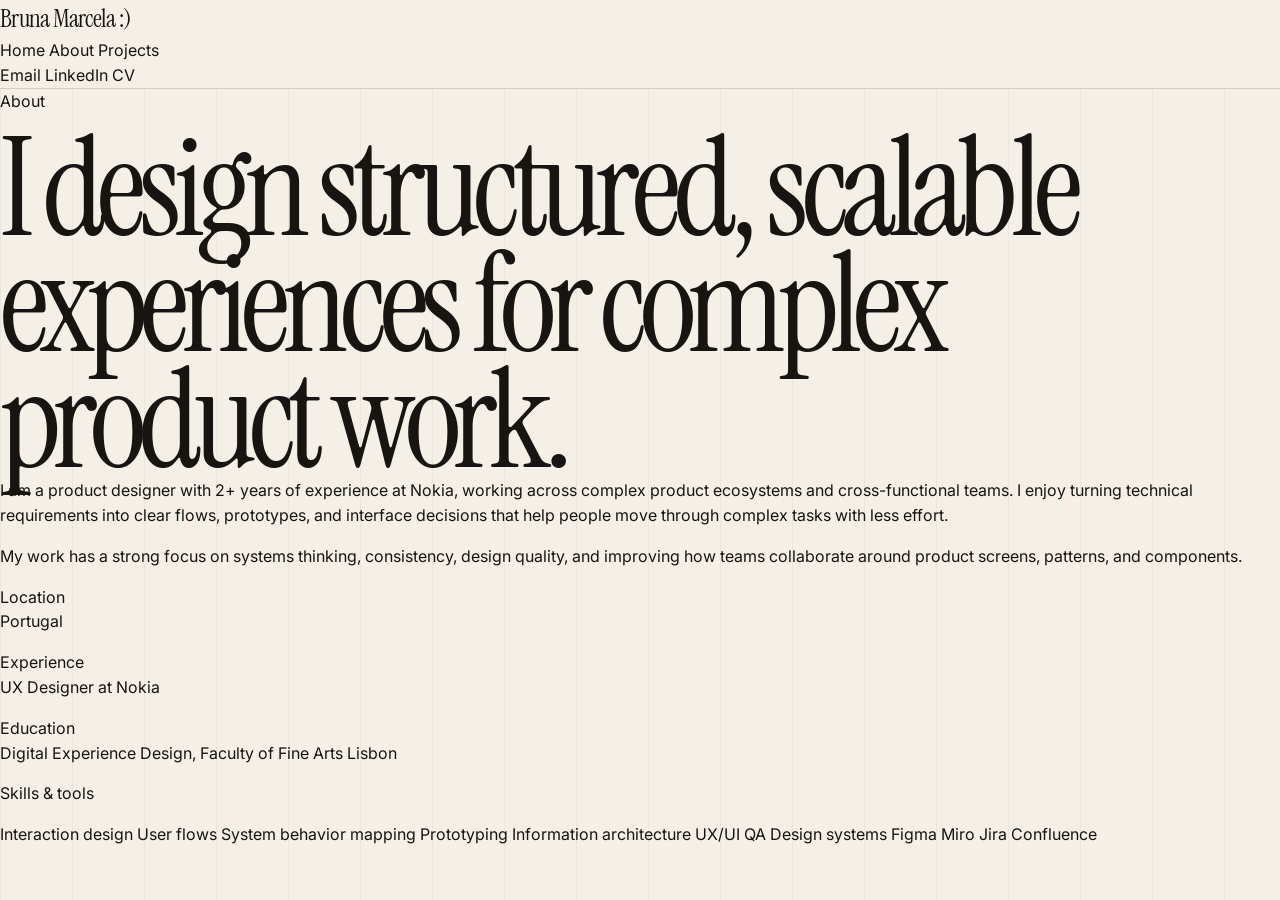
==== about.html @ 70c62145 "Create about.html" ====
<!doctype html>
<html lang="en">
  <head>
    <meta charset="utf-8">
    <meta name="viewport" content="width=device-width, initial-scale=1">
    <title>About | Bruna Marcela</title>
    <link rel="preconnect" href="https://fonts.googleapis.com">
    <link rel="preconnect" href="https://fonts.gstatic.com" crossorigin>
    <link
      href="https://fonts.googleapis.com/css2?family=Instrument+Serif:ital@0;1&family=Inter:wght@400;500;600;700&display=swap"
      rel="stylesheet"
    >
    <link rel="stylesheet" href="styles.css">
  </head>
  <body>
    <header class="site-header">
      <a class="brand" href="index.html">Bruna Marcela :)</a>
      <nav class="main-nav" aria-label="Main navigation">
        <a href="index.html">Home</a>
        <a href="about.html" aria-current="page">About</a>
        <a href="projects.html">Projects</a>
      </nav>
      <div class="contact-nav" aria-label="Contact links">
        <a href="mailto:brunacruz97@gmail.com?subject=Hello!">Email</a>
        <a href="https://www.linkedin.com/in/brunamcruz/" target="_blank" rel="noreferrer">LinkedIn</a>
        <a href="/Bruna-Marcela-CV.pdf">CV</a>
      </div>
    </header>

    <main class="page">
      <section class="page-hero">
        <p class="eyebrow">About</p>
        <h1>I design structured, scalable experiences for complex product work.</h1>
      </section>

      <section class="content-grid">
        <div class="large-copy">
          <p>
            I am a product designer with 2+ years of experience at Nokia,
            working across complex product ecosystems and cross-functional
            teams. I enjoy turning technical requirements into clear flows,
            prototypes, and interface decisions that help people move through
            complex tasks with less effort.
          </p>
          <p>
            My work has a strong focus on systems thinking, consistency, design
            quality, and improving how teams collaborate around product screens,
            patterns, and components.
          </p>
        </div>

        <aside class="fact-list">
          <div>
            <span>Location</span>
            <p>Portugal</p>
          </div>
          <div>
            <span>Experience</span>
            <p>UX Designer at Nokia</p>
          </div>
          <div>
            <span>Education</span>
            <p>Digital Experience Design, Faculty of Fine Arts Lisbon</p>
          </div>
        </aside>
      </section>

      <section class="stacked-section">
        <p class="eyebrow">Skills & tools</p>
        <div class="tag-list">
          <span>Interaction design</span>
          <span>User flows</span>
          <span>System behavior mapping</span>
          <span>Prototyping</span>
          <span>Information architecture</span>
          <span>UX/UI QA</span>
          <span>Design systems</span>
          <span>Figma</span>
          <span>Miro</span>
          <span>Jira</span>
          <span>Confluence</span>
        </div>
      </section>
    </main>
  </body>
</html>
---- styles.css ----
:root {
  --background: #f4efe7;
  --paper: #fffaf1;
  --ink: #181411;
  --muted: #71675d;
  --line: rgba(24, 20, 17, 0.16);
  --accent: #7d3d2d;
  --accent-soft: #ead6c8;
  --deep: #2a211d;
}

* {
  box-sizing: border-box;
}

html {
  scroll-behavior: smooth;
}

body {
  margin: 0;
  background:
    linear-gradient(90deg, rgba(24, 20, 17, 0.045) 1px, transparent 1px),
    var(--background);
  background-size: 72px 72px;
  color: var(--ink);
  font-family: "Inter", system-ui, -apple-system, BlinkMacSystemFont, "Segoe UI", sans-serif;
  line-height: 1.55;
}

a {
  color: inherit;
  text-decoration: none;
}

.site-header {
  position: sticky;
  top: 0;
  z-index: 10;
  border-bottom: 1px solid var(--line);
  background: rgba(244, 239, 231, 0.86);
  backdrop-filter: blur(18px);
}

.nav,
.hero,
.signal-strip,
.section,
.contact-section,
.site-footer {
  width: min(1180px, calc(100% - 40px));
  margin: 0 auto;
}

.nav {
  min-height: 72px;
  display: flex;
  align-items: center;
  justify-content: space-between;
  gap: 24px;
}

.brand {
  font-family: "Instrument Serif", Georgia, serif;
  font-size: 1.55rem;
  letter-spacing: -0.03em;
}

.nav-links {
  display: flex;
  gap: 28px;
  color: var(--muted);
  font-size: 0.92rem;
  font-weight: 700;
}

.nav-links a:hover,
.text-link:hover,
.contact-links a:hover {
  color: var(--accent);
}

.hero {
  min-height: calc(100vh - 72px);
  padding: clamp(74px, 10vw, 132px) 0 72px;
  display: grid;
  align-content: center;
  gap: 34px;
}

.hero-label {
  display: flex;
  flex-wrap: wrap;
  gap: 10px;
}

.hero-label span,
.kicker,
.signal-strip span,
.practice-grid span,
.role-meta {
  color: var(--accent);
  font-size: 0.75rem;
  font-weight: 800;
  letter-spacing: 0.16em;
  text-transform: uppercase;
}

.hero-label span {
  padding: 8px 12px;
  border: 1px solid var(--line);
  border-radius: 999px;
  background: rgba(255, 250, 241, 0.58);
}

h1,
h2,
h3,
p {
  margin-top: 0;
}

h1,
h2 {
  font-family: "Instrument Serif", Georgia, serif;
  font-weight: 400;
  letter-spacing: -0.055em;
}

h1 {
  max-width: 1080px;
  margin-bottom: 0;
  font-size: clamp(4.3rem, 10.8vw, 11rem);
  line-height: 0.84;
}

h2 {
  max-width: 840px;
  margin-bottom: 0;
  font-size: clamp(2.8rem, 6.2vw, 6.2rem);
  line-height: 0.9;
}

h3 {
  margin-bottom: 14px;
  font-size: clamp(1.45rem, 2vw, 2rem);
  line-height: 1.05;
  letter-spacing: -0.04em;
}

.hero-lower {
  max-width: 790px;
  margin-left: auto;
  display: grid;
  grid-template-columns: minmax(0, 1fr) auto;
  align-items: end;
  gap: 32px;
}

.hero-lower p,
.signal-strip p,
.experience-card li,
.practice-grid p,
.background-grid p,
.contact-section p,
.site-footer {
  color: var(--muted);
}

.hero-lower p {
  margin-bottom: 0;
  font-size: clamp(1.08rem, 1.8vw, 1.35rem);
}

.text-link {
  padding-bottom: 3px;
  border-bottom: 1px solid currentColor;
  font-weight: 800;
  white-space: nowrap;
}

.signal-strip {
  border: 1px solid var(--line);
  display: grid;
  grid-template-columns: repeat(3, minmax(0, 1fr));
  background: rgba(255, 250, 241, 0.48);
}

.signal-strip div {
  min-height: 178px;
  padding: 30px;
  border-right: 1px solid var(--line);
}

.signal-strip div:last-child {
  border-right: 0;
}

.signal-strip strong {
  display: block;
  margin: 18px 0 10px;
  font-size: 1.2rem;
  letter-spacing: -0.03em;
}

.signal-strip p {
  max-width: 320px;
  margin-bottom: 0;
}

.section {
  padding: clamp(90px, 12vw, 154px) 0;
}

.section-heading {
  margin-bottom: 58px;
  display: grid;
  grid-template-columns: 220px minmax(0, 1fr);
  gap: 48px;
  align-items: start;
}

.kicker,
.role-meta {
  margin-bottom: 0;
}

.experience-card {
  border: 1px solid var(--line);
  border-radius: 34px;
  padding: clamp(28px, 5vw, 56px);
  display: grid;
  grid-template-columns: minmax(220px, 0.65fr) minmax(0, 1.35fr);
  gap: 48px;
  background: var(--deep);
  color: var(--paper);
}

.experience-card .role-meta {
  color: var(--accent-soft);
  margin-bottom: 16px;
}

.experience-card h3 {
  max-width: 340px;
  margin-bottom: 0;
  font-size: clamp(2rem, 4vw, 4rem);
  font-family: "Instrument Serif", Georgia, serif;
  font-weight: 400;
}

.experience-card ul {
  margin: 0;
  padding-left: 20px;
}

.experience-card li {
  padding-left: 8px;
  margin-bottom: 16px;
  color: rgba(255, 250, 241, 0.74);
}

.experience-card li:last-child {
  margin-bottom: 0;
}

.practice-section {
  border-top: 1px solid var(--line);
}

.practice-grid,
.background-grid {
  display: grid;
  grid-template-columns: repeat(3, minmax(0, 1fr));
  gap: 16px;
}

.practice-grid article,
.background-grid article {
  min-height: 300px;
  padding: 30px;
  border: 1px solid var(--line);
  border-radius: 28px;
  background: rgba(255, 250, 241, 0.64);
}

.practice-grid span {
  display: block;
  margin-bottom: 54px;
}

.practice-grid p,
.background-grid p {
  margin-bottom: 0;
}

.background-section {
  border-top: 1px solid var(--line);
}

.contact-section {
  padding: clamp(92px, 14vw, 172px) 0;
  border-top: 1px solid var(--line);
  text-align: center;
}

.contact-section .kicker {
  margin-bottom: 24px;
}

.contact-section h2 {
  margin-inline: auto;
}

.contact-section p {
  max-width: 620px;
  margin: 28px auto 0;
  font-size: 1.08rem;
}

.contact-links {
  margin-top: 40px;
  display: flex;
  justify-content: center;
  flex-wrap: wrap;
  gap: 12px;
}

.contact-links a {
  min-height: 48px;
  padding: 0 20px;
  border: 1px solid var(--line);
  border-radius: 999px;
  display: inline-flex;
  align-items: center;
  background: rgba(255, 250, 241, 0.64);
  font-weight: 800;
}

.site-footer {
  padding: 28px 0 48px;
  border-top: 1px solid var(--line);
  display: flex;
  justify-content: space-between;
  gap: 24px;
  font-size: 0.9rem;
}

.site-footer p {
  margin-bottom: 0;
}

@media (max-width: 900px) {
  .hero-lower,
  .section-heading,
  .signal-strip,
  .experience-card,
  .practice-grid,
  .background-grid {
    grid-template-columns: 1fr;
  }

  .hero-lower {
    margin-left: 0;
  }

  .signal-strip div,
  .signal-strip div:last-child {
    border-right: 0;
    border-bottom: 1px solid var(--line);
  }

  .signal-strip div:last-child {
    border-bottom: 0;
  }
}

@media (max-width: 600px) {
  .nav,
  .hero,
  .signal-strip,
  .section,
  .contact-section,
  .site-footer {
    width: min(100% - 28px, 1180px);
  }

  .nav {
    align-items: flex-start;
    padding: 18px 0;
    flex-direction: column;
  }

  .nav-links {
    gap: 18px;
  }

  h1 {
    font-size: clamp(3.6rem, 18vw, 5.7rem);
  }

  .site-footer {
    flex-direction: column;
  }
}
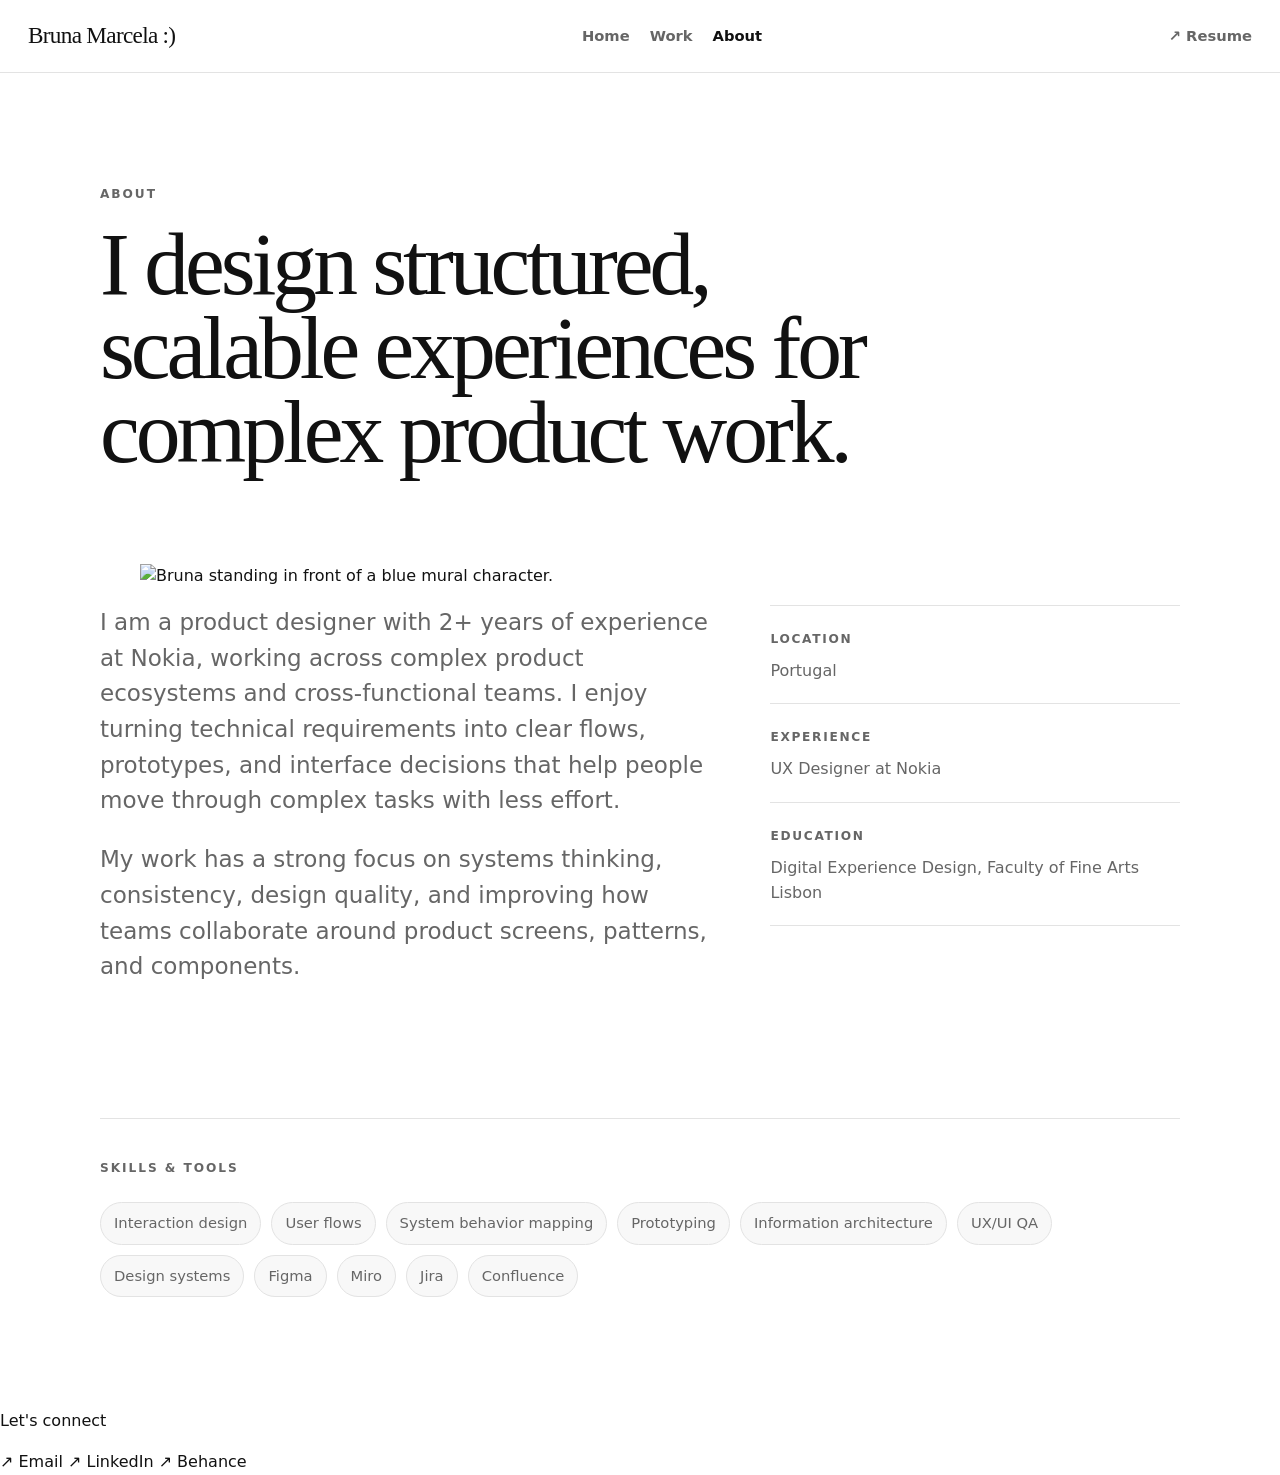
==== commit 0ad29120: "Update about.html" ====
--- a/about.html
+++ b/about.html
@@ -7,23 +7,21 @@
     <link rel="preconnect" href="https://fonts.googleapis.com">
     <link rel="preconnect" href="https://fonts.gstatic.com" crossorigin>
     <link
-      href="https://fonts.googleapis.com/css2?family=Instrument+Serif:ital@0;1&family=Inter:wght@400;500;600;700&display=swap"
+      href="https://fonts.googleapis.com/css2?family=Plus+Jakarta+Sans:wght@400;500;600;700;800&display=swap"
       rel="stylesheet"
     >
-    <link rel="stylesheet" href="styles.css">
+    <link rel="stylesheet" href="styles.css?v=2">
   </head>
   <body>
     <header class="site-header">
-      <a class="brand" href="index.html">Bruna Marcela :)</a>
+      <a class="brand" href="index.html"><span class="brand-initial">B</span><span class="brand-rest"><span style="--i:0; --ri:14">r</span><span style="--i:1; --ri:13">u</span><span style="--i:2; --ri:12">n</span><span style="--i:3; --ri:11">a</span><span style="--i:4; --ri:10">&nbsp;</span><span style="--i:5; --ri:9">M</span><span style="--i:6; --ri:8">a</span><span style="--i:7; --ri:7">r</span><span style="--i:8; --ri:6">c</span><span style="--i:9; --ri:5">e</span><span style="--i:10; --ri:4">l</span><span style="--i:11; --ri:3">a</span><span style="--i:12; --ri:2">&nbsp;</span><span style="--i:13; --ri:1">:</span><span style="--i:14; --ri:0">)</span></span></a>
       <nav class="main-nav" aria-label="Main navigation">
         <a href="index.html">Home</a>
+        <a href="index.html#work">Work</a>
         <a href="about.html" aria-current="page">About</a>
-        <a href="projects.html">Projects</a>
       </nav>
-      <div class="contact-nav" aria-label="Contact links">
-        <a href="mailto:brunacruz97@gmail.com?subject=Hello!">Email</a>
-        <a href="https://www.linkedin.com/in/brunamcruz/" target="_blank" rel="noreferrer">LinkedIn</a>
-        <a href="/Bruna-Marcela-CV.pdf">CV</a>
+      <div class="contact-nav" aria-label="CV link">
+        <a href="/Bruna-Marcela-CV.pdf" target="_blank" rel="noreferrer">↗ Resume</a>
       </div>
     </header>
 
@@ -32,6 +30,10 @@
         <p class="eyebrow">About</p>
         <h1>I design structured, scalable experiences for complex product work.</h1>
       </section>
+
+      <figure class="about-photo">
+        <img src="about-photo.jpg" alt="Bruna standing in front of a blue mural character.">
+      </figure>
 
       <section class="content-grid">
         <div class="large-copy">
@@ -82,5 +84,16 @@
         </div>
       </section>
     </main>
+
+    <footer class="site-footer" aria-label="Contact links">
+      <div class="footer-copy">
+        <p class="footer-heading">Let's connect</p>
+      </div>
+      <div class="footer-links">
+        <a href="mailto:brunacruz97@gmail.com?subject=Hello!">↗ Email</a>
+        <a href="https://www.linkedin.com/in/brunamcruz/" target="_blank" rel="noreferrer">↗ LinkedIn</a>
+        <a href="https://www.behance.net/brunacruz" target="_blank" rel="noreferrer">↗ Behance</a>
+      </div>
+    </footer>
   </body>
 </html>
--- a/styles.css
+++ b/styles.css
@@ -1,12 +1,10 @@
 :root {
-  --background: #f4efe7;
-  --paper: #fffaf1;
-  --ink: #181411;
-  --muted: #71675d;
-  --line: rgba(24, 20, 17, 0.16);
-  --accent: #7d3d2d;
-  --accent-soft: #ead6c8;
-  --deep: #2a211d;
+  --background: #ffffff;
+  --ink: #111111;
+  --muted: #666666;
+  --line: #e3e3e3;
+  --soft: #f8f8f8;
+  --accent: #3157d5;
 }
 
 * {
@@ -19,10 +17,7 @@
 
 body {
   margin: 0;
-  background:
-    linear-gradient(90deg, rgba(24, 20, 17, 0.045) 1px, transparent 1px),
-    var(--background);
-  background-size: 72px 72px;
+  background: var(--background);
   color: var(--ink);
   font-family: "Inter", system-ui, -apple-system, BlinkMacSystemFont, "Segoe UI", sans-serif;
   line-height: 1.55;
@@ -37,80 +32,70 @@
   position: sticky;
   top: 0;
   z-index: 10;
+  min-height: 72px;
+  padding: 18px 28px;
   border-bottom: 1px solid var(--line);
-  background: rgba(244, 239, 231, 0.86);
-  backdrop-filter: blur(18px);
-}
-
-.nav,
-.hero,
-.signal-strip,
-.section,
-.contact-section,
-.site-footer {
-  width: min(1180px, calc(100% - 40px));
-  margin: 0 auto;
-}
-
-.nav {
-  min-height: 72px;
   display: flex;
   align-items: center;
   justify-content: space-between;
-  gap: 24px;
+  gap: 28px;
+  background: rgba(255, 255, 255, 0.94);
+  backdrop-filter: blur(16px);
 }
 
 .brand {
   font-family: "Instrument Serif", Georgia, serif;
-  font-size: 1.55rem;
+  font-size: 1.45rem;
   letter-spacing: -0.03em;
-}
-
-.nav-links {
+  white-space: nowrap;
+}
+
+.main-nav,
+.contact-nav {
   display: flex;
-  gap: 28px;
+  align-items: center;
+  gap: 20px;
   color: var(--muted);
   font-size: 0.92rem;
+  font-weight: 600;
+}
+
+.main-nav a:hover,
+.contact-nav a:hover,
+.text-link:hover,
+.project-preview:hover h2,
+.project-row:hover h2 {
+  color: var(--accent);
+}
+
+[aria-current="page"] {
+  color: var(--ink);
+}
+
+.home-hero,
+.home-grid,
+.page,
+.case-hero,
+.case-layout {
+  width: min(1080px, calc(100% - 40px));
+  margin: 0 auto;
+}
+
+.home-hero {
+  padding: clamp(80px, 12vw, 150px) 0 clamp(64px, 8vw, 100px);
+  display: grid;
+  grid-template-columns: minmax(0, 1.25fr) minmax(280px, 0.75fr);
+  gap: clamp(36px, 7vw, 80px);
+  align-items: end;
+}
+
+.eyebrow {
+  margin: 0 0 18px;
+  color: var(--muted);
+  font-size: 0.76rem;
   font-weight: 700;
-}
-
-.nav-links a:hover,
-.text-link:hover,
-.contact-links a:hover {
-  color: var(--accent);
-}
-
-.hero {
-  min-height: calc(100vh - 72px);
-  padding: clamp(74px, 10vw, 132px) 0 72px;
-  display: grid;
-  align-content: center;
-  gap: 34px;
-}
-
-.hero-label {
-  display: flex;
-  flex-wrap: wrap;
-  gap: 10px;
-}
-
-.hero-label span,
-.kicker,
-.signal-strip span,
-.practice-grid span,
-.role-meta {
-  color: var(--accent);
-  font-size: 0.75rem;
-  font-weight: 800;
   letter-spacing: 0.16em;
   text-transform: uppercase;
-}
-
-.hero-label span {
-  padding: 8px 12px;
-  border: 1px solid var(--line);
-  border-radius: 999px;
-  background: rgba(255, 250, 241, 0.58);
 }
 
 h1,
@@ -124,282 +109,254 @@
 h2 {
   font-family: "Instrument Serif", Georgia, serif;
   font-weight: 400;
-  letter-spacing: -0.055em;
+  letter-spacing: -0.045em;
 }
 
 h1 {
-  max-width: 1080px;
+  max-width: 820px;
   margin-bottom: 0;
-  font-size: clamp(4.3rem, 10.8vw, 11rem);
-  line-height: 0.84;
+  font-size: clamp(3.4rem, 7vw, 7.2rem);
+  line-height: 0.94;
 }
 
 h2 {
-  max-width: 840px;
-  margin-bottom: 0;
-  font-size: clamp(2.8rem, 6.2vw, 6.2rem);
-  line-height: 0.9;
+  margin-bottom: 18px;
+  font-size: clamp(2rem, 4vw, 4rem);
+  line-height: 0.98;
 }
 
 h3 {
-  margin-bottom: 14px;
-  font-size: clamp(1.45rem, 2vw, 2rem);
-  line-height: 1.05;
-  letter-spacing: -0.04em;
-}
-
-.hero-lower {
-  max-width: 790px;
-  margin-left: auto;
-  display: grid;
-  grid-template-columns: minmax(0, 1fr) auto;
-  align-items: end;
-  gap: 32px;
-}
-
-.hero-lower p,
-.signal-strip p,
-.experience-card li,
-.practice-grid p,
-.background-grid p,
-.contact-section p,
-.site-footer {
-  color: var(--muted);
-}
-
-.hero-lower p {
-  margin-bottom: 0;
-  font-size: clamp(1.08rem, 1.8vw, 1.35rem);
-}
-
-.text-link {
-  padding-bottom: 3px;
-  border-bottom: 1px solid currentColor;
-  font-weight: 800;
-  white-space: nowrap;
-}
-
-.signal-strip {
-  border: 1px solid var(--line);
-  display: grid;
-  grid-template-columns: repeat(3, minmax(0, 1fr));
-  background: rgba(255, 250, 241, 0.48);
-}
-
-.signal-strip div {
-  min-height: 178px;
-  padding: 30px;
-  border-right: 1px solid var(--line);
-}
-
-.signal-strip div:last-child {
-  border-right: 0;
-}
-
-.signal-strip strong {
-  display: block;
-  margin: 18px 0 10px;
+  margin-bottom: 10px;
   font-size: 1.2rem;
   letter-spacing: -0.03em;
 }
 
-.signal-strip p {
-  max-width: 320px;
+.hero-copy p {
+  max-width: 430px;
   margin-bottom: 0;
-}
-
-.section {
-  padding: clamp(90px, 12vw, 154px) 0;
-}
-
-.section-heading {
-  margin-bottom: 58px;
-  display: grid;
-  grid-template-columns: 220px minmax(0, 1fr);
-  gap: 48px;
-  align-items: start;
-}
-
-.kicker,
-.role-meta {
-  margin-bottom: 0;
-}
-
-.experience-card {
-  border: 1px solid var(--line);
-  border-radius: 34px;
-  padding: clamp(28px, 5vw, 56px);
-  display: grid;
-  grid-template-columns: minmax(220px, 0.65fr) minmax(0, 1.35fr);
-  gap: 48px;
-  background: var(--deep);
-  color: var(--paper);
-}
-
-.experience-card .role-meta {
-  color: var(--accent-soft);
-  margin-bottom: 16px;
-}
-
-.experience-card h3 {
-  max-width: 340px;
-  margin-bottom: 0;
-  font-size: clamp(2rem, 4vw, 4rem);
-  font-family: "Instrument Serif", Georgia, serif;
-  font-weight: 400;
-}
-
-.experience-card ul {
-  margin: 0;
-  padding-left: 20px;
-}
-
-.experience-card li {
-  padding-left: 8px;
-  margin-bottom: 16px;
-  color: rgba(255, 250, 241, 0.74);
-}
-
-.experience-card li:last-child {
-  margin-bottom: 0;
-}
-
-.practice-section {
-  border-top: 1px solid var(--line);
-}
-
-.practice-grid,
-.background-grid {
-  display: grid;
-  grid-template-columns: repeat(3, minmax(0, 1fr));
-  gap: 16px;
-}
-
-.practice-grid article,
-.background-grid article {
-  min-height: 300px;
-  padding: 30px;
-  border: 1px solid var(--line);
-  border-radius: 28px;
-  background: rgba(255, 250, 241, 0.64);
-}
-
-.practice-grid span {
-  display: block;
-  margin-bottom: 54px;
-}
-
-.practice-grid p,
-.background-grid p {
-  margin-bottom: 0;
-}
-
-.background-section {
-  border-top: 1px solid var(--line);
-}
-
-.contact-section {
-  padding: clamp(92px, 14vw, 172px) 0;
-  border-top: 1px solid var(--line);
-  text-align: center;
-}
-
-.contact-section .kicker {
-  margin-bottom: 24px;
-}
-
-.contact-section h2 {
-  margin-inline: auto;
-}
-
-.contact-section p {
-  max-width: 620px;
-  margin: 28px auto 0;
-  font-size: 1.08rem;
-}
-
-.contact-links {
-  margin-top: 40px;
+  color: var(--muted);
+  font-size: 1.06rem;
+}
+
+.home-grid {
+  border-top: 1px solid var(--line);
+  display: grid;
+  grid-template-columns: minmax(0, 0.85fr) minmax(0, 1.15fr);
+}
+
+.about-preview,
+.featured-projects {
+  padding: clamp(32px, 5vw, 56px);
+}
+
+.about-preview {
+  border-right: 1px solid var(--line);
+  background: var(--soft);
+}
+
+.about-preview p,
+.project-preview p,
+.project-row p,
+.large-copy,
+.fact-list p,
+.case-hero p,
+.case-copy p,
+.case-meta p,
+.tag-list span {
+  color: var(--muted);
+}
+
+.text-link {
+  display: inline-flex;
+  margin-top: 24px;
+  border-bottom: 1px solid currentColor;
+  font-weight: 700;
+}
+
+.section-title {
+  margin-bottom: 18px;
   display: flex;
-  justify-content: center;
+  align-items: center;
+  justify-content: space-between;
+  gap: 20px;
+}
+
+.section-title .text-link {
+  margin-top: 0;
+}
+
+.project-preview,
+.project-row {
+  border-top: 1px solid var(--line);
+  display: grid;
+  grid-template-columns: 56px minmax(0, 1fr);
+  gap: 24px;
+}
+
+.project-preview {
+  padding: 30px 0;
+}
+
+.project-preview span,
+.project-row span,
+.case-meta span,
+.fact-list span {
+  color: var(--muted);
+  font-size: 0.76rem;
+  font-weight: 700;
+  letter-spacing: 0.14em;
+  text-transform: uppercase;
+}
+
+.project-preview h2,
+.project-row h2 {
+  transition: color 180ms ease;
+}
+
+.page {
+  padding: clamp(64px, 9vw, 112px) 0;
+}
+
+.page-hero {
+  max-width: 900px;
+  margin-bottom: clamp(52px, 7vw, 90px);
+}
+
+.content-grid {
+  display: grid;
+  grid-template-columns: minmax(0, 1.2fr) minmax(260px, 0.8fr);
+  gap: 56px;
+}
+
+.large-copy {
+  font-size: clamp(1.15rem, 1.8vw, 1.55rem);
+}
+
+.fact-list {
+  border-top: 1px solid var(--line);
+}
+
+.fact-list div {
+  padding: 20px 0;
+  border-bottom: 1px solid var(--line);
+}
+
+.fact-list p {
+  margin: 8px 0 0;
+}
+
+.stacked-section {
+  margin-top: clamp(64px, 9vw, 110px);
+  padding-top: 40px;
+  border-top: 1px solid var(--line);
+}
+
+.tag-list {
+  margin-top: 24px;
+  display: flex;
   flex-wrap: wrap;
-  gap: 12px;
-}
-
-.contact-links a {
-  min-height: 48px;
-  padding: 0 20px;
+  gap: 10px;
+}
+
+.tag-list span {
+  padding: 9px 13px;
   border: 1px solid var(--line);
   border-radius: 999px;
-  display: inline-flex;
-  align-items: center;
-  background: rgba(255, 250, 241, 0.64);
-  font-weight: 800;
-}
-
-.site-footer {
-  padding: 28px 0 48px;
-  border-top: 1px solid var(--line);
-  display: flex;
-  justify-content: space-between;
-  gap: 24px;
-  font-size: 0.9rem;
-}
-
-.site-footer p {
-  margin-bottom: 0;
+  background: var(--soft);
+  font-size: 0.92rem;
+}
+
+.project-index {
+  border-top: 1px solid var(--line);
+}
+
+.project-row {
+  padding: 36px 0;
+  grid-template-columns: 56px minmax(0, 1fr) 220px;
+  border-bottom: 1px solid var(--line);
+  align-items: start;
+}
+
+.case-hero {
+  padding: clamp(64px, 10vw, 120px) 0 clamp(40px, 6vw, 72px);
+}
+
+.case-hero p:last-child {
+  max-width: 620px;
+  font-size: 1.1rem;
+}
+
+.case-layout {
+  padding-bottom: clamp(80px, 12vw, 140px);
+  display: grid;
+  grid-template-columns: 260px minmax(0, 1fr);
+  gap: 56px;
+}
+
+.case-meta {
+  border-top: 1px solid var(--line);
+}
+
+.case-meta div {
+  padding: 20px 0;
+  border-bottom: 1px solid var(--line);
+}
+
+.case-meta p {
+  margin: 8px 0 0;
+}
+
+.case-copy {
+  min-height: 320px;
+  padding: clamp(28px, 5vw, 52px);
+  border: 1px solid var(--line);
+  background: var(--soft);
 }
 
 @media (max-width: 900px) {
-  .hero-lower,
-  .section-heading,
-  .signal-strip,
-  .experience-card,
-  .practice-grid,
-  .background-grid {
+  .site-header {
+    align-items: flex-start;
+    flex-direction: column;
+  }
+
+  .main-nav,
+  .contact-nav {
+    flex-wrap: wrap;
+  }
+
+  .home-hero,
+  .home-grid,
+  .content-grid,
+  .project-row,
+  .case-layout {
     grid-template-columns: 1fr;
   }
 
-  .hero-lower {
-    margin-left: 0;
-  }
-
-  .signal-strip div,
-  .signal-strip div:last-child {
+  .about-preview {
     border-right: 0;
     border-bottom: 1px solid var(--line);
   }
-
-  .signal-strip div:last-child {
-    border-bottom: 0;
-  }
-}
-
-@media (max-width: 600px) {
-  .nav,
-  .hero,
-  .signal-strip,
-  .section,
-  .contact-section,
-  .site-footer {
-    width: min(100% - 28px, 1180px);
-  }
-
-  .nav {
-    align-items: flex-start;
-    padding: 18px 0;
-    flex-direction: column;
-  }
-
-  .nav-links {
-    gap: 18px;
+}
+
+@media (max-width: 560px) {
+  .site-header {
+    padding: 18px;
+  }
+
+  .home-hero,
+  .home-grid,
+  .page,
+  .case-hero,
+  .case-layout {
+    width: min(100% - 28px, 1080px);
   }
 
   h1 {
-    font-size: clamp(3.6rem, 18vw, 5.7rem);
-  }
-
-  .site-footer {
-    flex-direction: column;
-  }
-}
+    font-size: clamp(3.2rem, 15vw, 4.8rem);
+  }
+
+  .about-preview,
+  .featured-projects {
+    padding: 28px 0;
+  }
+}
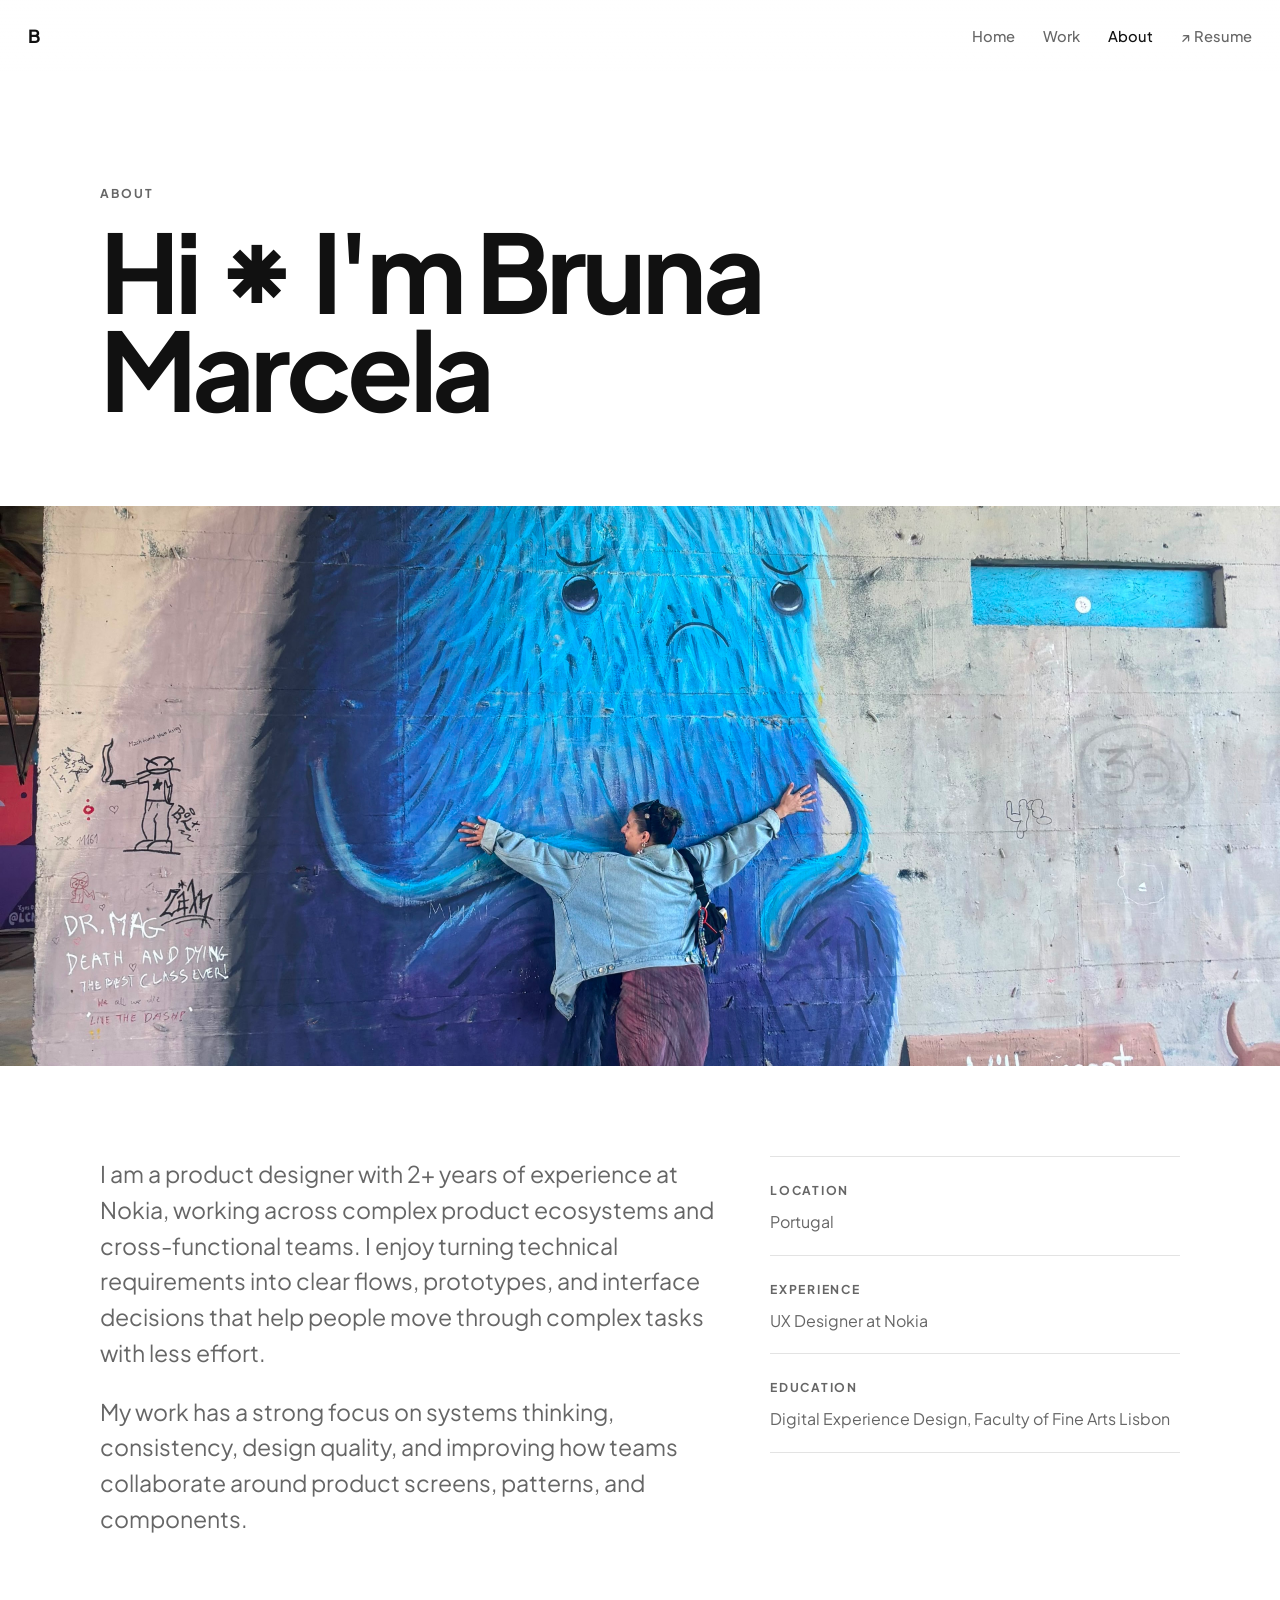
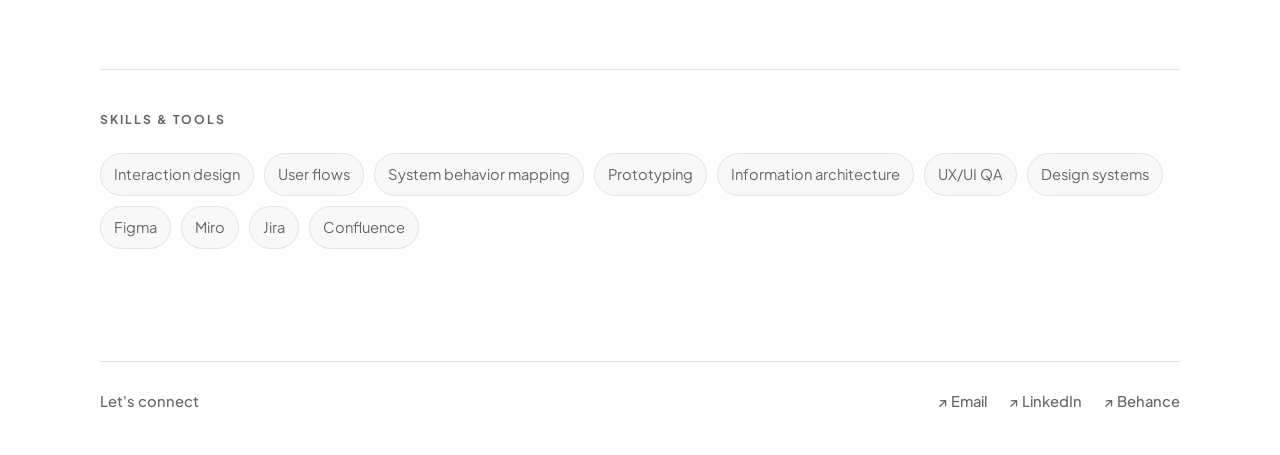
==== commit 23e843b2: "Update about.html" ====
--- a/about.html
+++ b/about.html
@@ -14,21 +14,19 @@
   </head>
   <body>
     <header class="site-header">
-      <a class="brand" href="index.html"><span class="brand-initial">B</span><span class="brand-rest"><span style="--i:0; --ri:14">r</span><span style="--i:1; --ri:13">u</span><span style="--i:2; --ri:12">n</span><span style="--i:3; --ri:11">a</span><span style="--i:4; --ri:10">&nbsp;</span><span style="--i:5; --ri:9">M</span><span style="--i:6; --ri:8">a</span><span style="--i:7; --ri:7">r</span><span style="--i:8; --ri:6">c</span><span style="--i:9; --ri:5">e</span><span style="--i:10; --ri:4">l</span><span style="--i:11; --ri:3">a</span><span style="--i:12; --ri:2">&nbsp;</span><span style="--i:13; --ri:1">:</span><span style="--i:14; --ri:0">)</span></span></a>
+      <a class="brand" href="index.html"><span class="brand-initial">B</span><span class="brand-rest"><span style="--i:0; --ri:13">r</span><span style="--i:1; --ri:12">u</span><span style="--i:2; --ri:11">n</span><span style="--i:3; --ri:10">a</span><span style="--i:4; --ri:9">&nbsp;</span><span style="--i:5; --ri:8">M</span><span style="--i:6; --ri:7">a</span><span style="--i:7; --ri:6">r</span><span style="--i:8; --ri:5">c</span><span style="--i:9; --ri:4">e</span><span style="--i:10; --ri:3">l</span><span style="--i:11; --ri:2">a</span><span style="--i:12; --ri:1">&nbsp;</span><span style="--i:13; --ri:0">꩜</span></span></a>
       <nav class="main-nav" aria-label="Main navigation">
         <a href="index.html">Home</a>
         <a href="index.html#work">Work</a>
         <a href="about.html" aria-current="page">About</a>
+        <a href="/Bruna-Marcela-CV.pdf" target="_blank" rel="noreferrer">↗ Resume</a>
       </nav>
-      <div class="contact-nav" aria-label="CV link">
-        <a href="/Bruna-Marcela-CV.pdf" target="_blank" rel="noreferrer">↗ Resume</a>
-      </div>
     </header>
 
     <main class="page">
       <section class="page-hero">
         <p class="eyebrow">About</p>
-        <h1>I design structured, scalable experiences for complex product work.</h1>
+        <h1>Hi ⁕ I'm Bruna Marcela</h1>
       </section>
 
       <figure class="about-photo">
--- a/styles.css
+++ b/styles.css
@@ -19,7 +19,7 @@
   margin: 0;
   background: var(--background);
   color: var(--ink);
-  font-family: "Inter", system-ui, -apple-system, BlinkMacSystemFont, "Segoe UI", sans-serif;
+  font-family: "Plus Jakarta Sans", system-ui, -apple-system, BlinkMacSystemFont, "Segoe UI", sans-serif;
   line-height: 1.55;
 }
 
@@ -34,30 +34,73 @@
   z-index: 10;
   min-height: 72px;
   padding: 18px 28px;
-  border-bottom: 1px solid var(--line);
+  border-bottom: 0;
   display: flex;
   align-items: center;
   justify-content: space-between;
   gap: 28px;
-  background: rgba(255, 255, 255, 0.94);
+  background: linear-gradient(
+    180deg,
+    rgba(255, 255, 255, 0.96) 0%,
+    rgba(255, 255, 255, 0.82) 70%,
+    rgba(255, 255, 255, 0) 100%
+  );
   backdrop-filter: blur(16px);
 }
 
 .brand {
-  font-family: "Instrument Serif", Georgia, serif;
-  font-size: 1.45rem;
-  letter-spacing: -0.03em;
+  display: inline-flex;
+  align-items: baseline;
+  width: 150px;
+  font-size: 18px;
+  font-weight: 700;
+  letter-spacing: -0.01em;
   white-space: nowrap;
+  color: var(--ink);
+}
+
+.brand-initial {
+  display: inline-block;
+}
+
+.brand-rest {
+  display: inline-block;
+  max-width: 0;
+  overflow: hidden;
+  white-space: nowrap;
+  transition: max-width 520ms steps(14, end);
+}
+
+.brand-rest span {
+  opacity: 0;
+  transition: opacity 280ms ease;
+  transition-delay: calc(var(--ri) * 24ms);
+}
+
+.brand:hover .brand-rest {
+  max-width: 14ch;
+}
+
+.brand:hover .brand-rest span {
+  opacity: 1;
+  transition-delay: calc(var(--i) * 24ms);
 }
 
 .main-nav,
 .contact-nav {
   display: flex;
   align-items: center;
-  gap: 20px;
   color: var(--muted);
   font-size: 0.92rem;
-  font-weight: 600;
+  font-weight: 500;
+}
+
+.main-nav {
+  gap: 28px;
+}
+
+.contact-nav {
+  gap: 0;
 }
 
 .main-nav a:hover,
@@ -74,6 +117,8 @@
 
 .home-hero,
 .home-grid,
+.selected-work-title,
+.featured-projects,
 .page,
 .case-hero,
 .case-layout {
@@ -82,11 +127,14 @@
 }
 
 .home-hero {
+  position: relative;
+  min-height: calc(100vh - 72px);
   padding: clamp(80px, 12vw, 150px) 0 clamp(64px, 8vw, 100px);
   display: grid;
-  grid-template-columns: minmax(0, 1.25fr) minmax(280px, 0.75fr);
-  gap: clamp(36px, 7vw, 80px);
-  align-items: end;
+  grid-template-columns: 1fr;
+  gap: 28px;
+  align-items: start;
+  align-content: center;
 }
 
 .eyebrow {
@@ -105,24 +153,19 @@
   margin-top: 0;
 }
 
-h1,
-h2 {
-  font-family: "Instrument Serif", Georgia, serif;
-  font-weight: 400;
+h1 {
+  max-width: 980px;
+  margin-bottom: 0;
+  font-size: clamp(4rem, 8.5vw, 8.5rem);
+  line-height: 0.9;
   letter-spacing: -0.045em;
-}
-
-h1 {
-  max-width: 820px;
-  margin-bottom: 0;
-  font-size: clamp(3.4rem, 7vw, 7.2rem);
-  line-height: 0.94;
 }
 
 h2 {
   margin-bottom: 18px;
-  font-size: clamp(2rem, 4vw, 4rem);
-  line-height: 0.98;
+  font-size: clamp(1.9rem, 3.6vw, 3.7rem);
+  line-height: 1;
+  letter-spacing: -0.065em;
 }
 
 h3 {
@@ -132,21 +175,49 @@
 }
 
 .hero-copy p {
-  max-width: 430px;
+  max-width: 620px;
+  margin-bottom: 12px;
+  color: var(--muted);
+  font-size: 1.06rem;
+}
+
+.hero-copy p:last-child {
   margin-bottom: 0;
-  color: var(--muted);
-  font-size: 1.06rem;
+}
+
+.hero-meta {
+  position: absolute;
+  left: calc(50% - 50vw + 28px);
+  right: calc(50% - 50vw + 28px);
+  bottom: 24px;
+  display: flex;
+  align-items: center;
+  justify-content: space-between;
+  gap: 24px;
+  color: var(--muted);
+  font-size: 12px;
+  font-weight: 400;
+  letter-spacing: 0.04em;
 }
 
 .home-grid {
   border-top: 1px solid var(--line);
   display: grid;
-  grid-template-columns: minmax(0, 0.85fr) minmax(0, 1.15fr);
+  grid-template-columns: 1fr;
 }
 
 .about-preview,
 .featured-projects {
-  padding: clamp(32px, 5vw, 56px);
+  padding: 0;
+}
+
+.selected-work-title {
+  padding: 24px 0;
+  border-top: 1px solid var(--line);
+}
+
+.selected-work-title .eyebrow {
+  margin-bottom: 0;
 }
 
 .about-preview {
@@ -174,11 +245,14 @@
 }
 
 .section-title {
-  margin-bottom: 18px;
+  min-height: 72px;
+  margin-bottom: 0;
+  padding: 0 clamp(32px, 5vw, 56px);
   display: flex;
   align-items: center;
   justify-content: space-between;
   gap: 20px;
+  border-bottom: 1px solid var(--line);
 }
 
 .section-title .text-link {
@@ -194,7 +268,9 @@
 }
 
 .project-preview {
-  padding: 30px 0;
+  min-height: calc(100vh - 72px);
+  padding: clamp(48px, 7vw, 88px) clamp(32px, 5vw, 56px);
+  align-items: center;
 }
 
 .project-preview span,
@@ -226,6 +302,22 @@
   display: grid;
   grid-template-columns: minmax(0, 1.2fr) minmax(260px, 0.8fr);
   gap: 56px;
+}
+
+.about-photo {
+  width: 100vw;
+  margin: 0 calc(50% - 50vw) clamp(52px, 8vw, 90px);
+  border-radius: 0;
+  overflow: hidden;
+  background: var(--soft);
+}
+
+.about-photo img {
+  width: 100%;
+  height: clamp(360px, 46vw, 560px);
+  display: block;
+  object-fit: cover;
+  object-position: center;
 }
 
 .large-copy {
@@ -313,15 +405,85 @@
   background: var(--soft);
 }
 
+.site-footer {
+  width: min(1080px, calc(100% - 40px));
+  margin: 0 auto;
+  padding: 28px 0 42px;
+  border-top: 1px solid var(--line);
+  display: flex;
+  align-items: center;
+  justify-content: space-between;
+  gap: 28px;
+  color: var(--muted);
+  font-size: 0.92rem;
+  font-weight: 500;
+}
+
+.footer-copy {
+  display: grid;
+  gap: 4px;
+}
+
+.footer-copy p {
+  margin: 0;
+}
+
+.footer-heading {
+  color: var(--muted);
+  font-size: 0.92rem;
+  font-weight: 500;
+}
+
+.footer-credit {
+  color: var(--muted);
+  font-size: 0.78rem;
+  font-weight: 400;
+}
+
+.footer-links {
+  display: flex;
+  align-items: center;
+  gap: 22px;
+}
+
+.footer-links a:hover {
+  color: var(--accent);
+}
+
 @media (max-width: 900px) {
   .site-header {
-    align-items: flex-start;
-    flex-direction: column;
+    align-items: center;
+    flex-direction: row;
+    justify-content: space-between;
+  }
+
+  .brand {
+    display: none;
   }
 
   .main-nav,
+  .contact-nav,
+  .footer-links {
+    flex-wrap: wrap;
+  }
+
   .contact-nav {
-    flex-wrap: wrap;
+    margin-left: auto;
+  }
+
+  .site-footer {
+    align-items: center;
+    justify-content: center;
+    text-align: center;
+  }
+
+  .footer-links {
+    justify-content: center;
+    width: 100%;
+  }
+
+  .footer-copy {
+    display: none;
   }
 
   .home-hero,
@@ -332,6 +494,21 @@
     grid-template-columns: 1fr;
   }
 
+  .hero-meta {
+    position: absolute;
+    left: calc(50% - 50vw + 28px);
+    right: calc(50% - 50vw + 28px);
+    bottom: 24px;
+    align-items: flex-end;
+    flex-direction: row;
+   }
+
+  .hero-meta span:last-child {
+    max-width: none;
+    text-align: right;
+    white-space: nowrap;
+  }
+
   .about-preview {
     border-right: 0;
     border-bottom: 1px solid var(--line);
@@ -343,16 +520,24 @@
     padding: 18px;
   }
 
+  .hero-meta {
+    left: calc(50% - 50vw + 18px);
+    right: calc(50% - 50vw + 18px);
+  }
+
   .home-hero,
   .home-grid,
+  .selected-work-title,
+  .featured-projects,
   .page,
   .case-hero,
-  .case-layout {
+  .case-layout,
+  .site-footer {
     width: min(100% - 28px, 1080px);
   }
 
   h1 {
-    font-size: clamp(3.2rem, 15vw, 4.8rem);
+    font-size: clamp(3.8rem, 17vw, 5.8rem);
   }
 
   .about-preview,
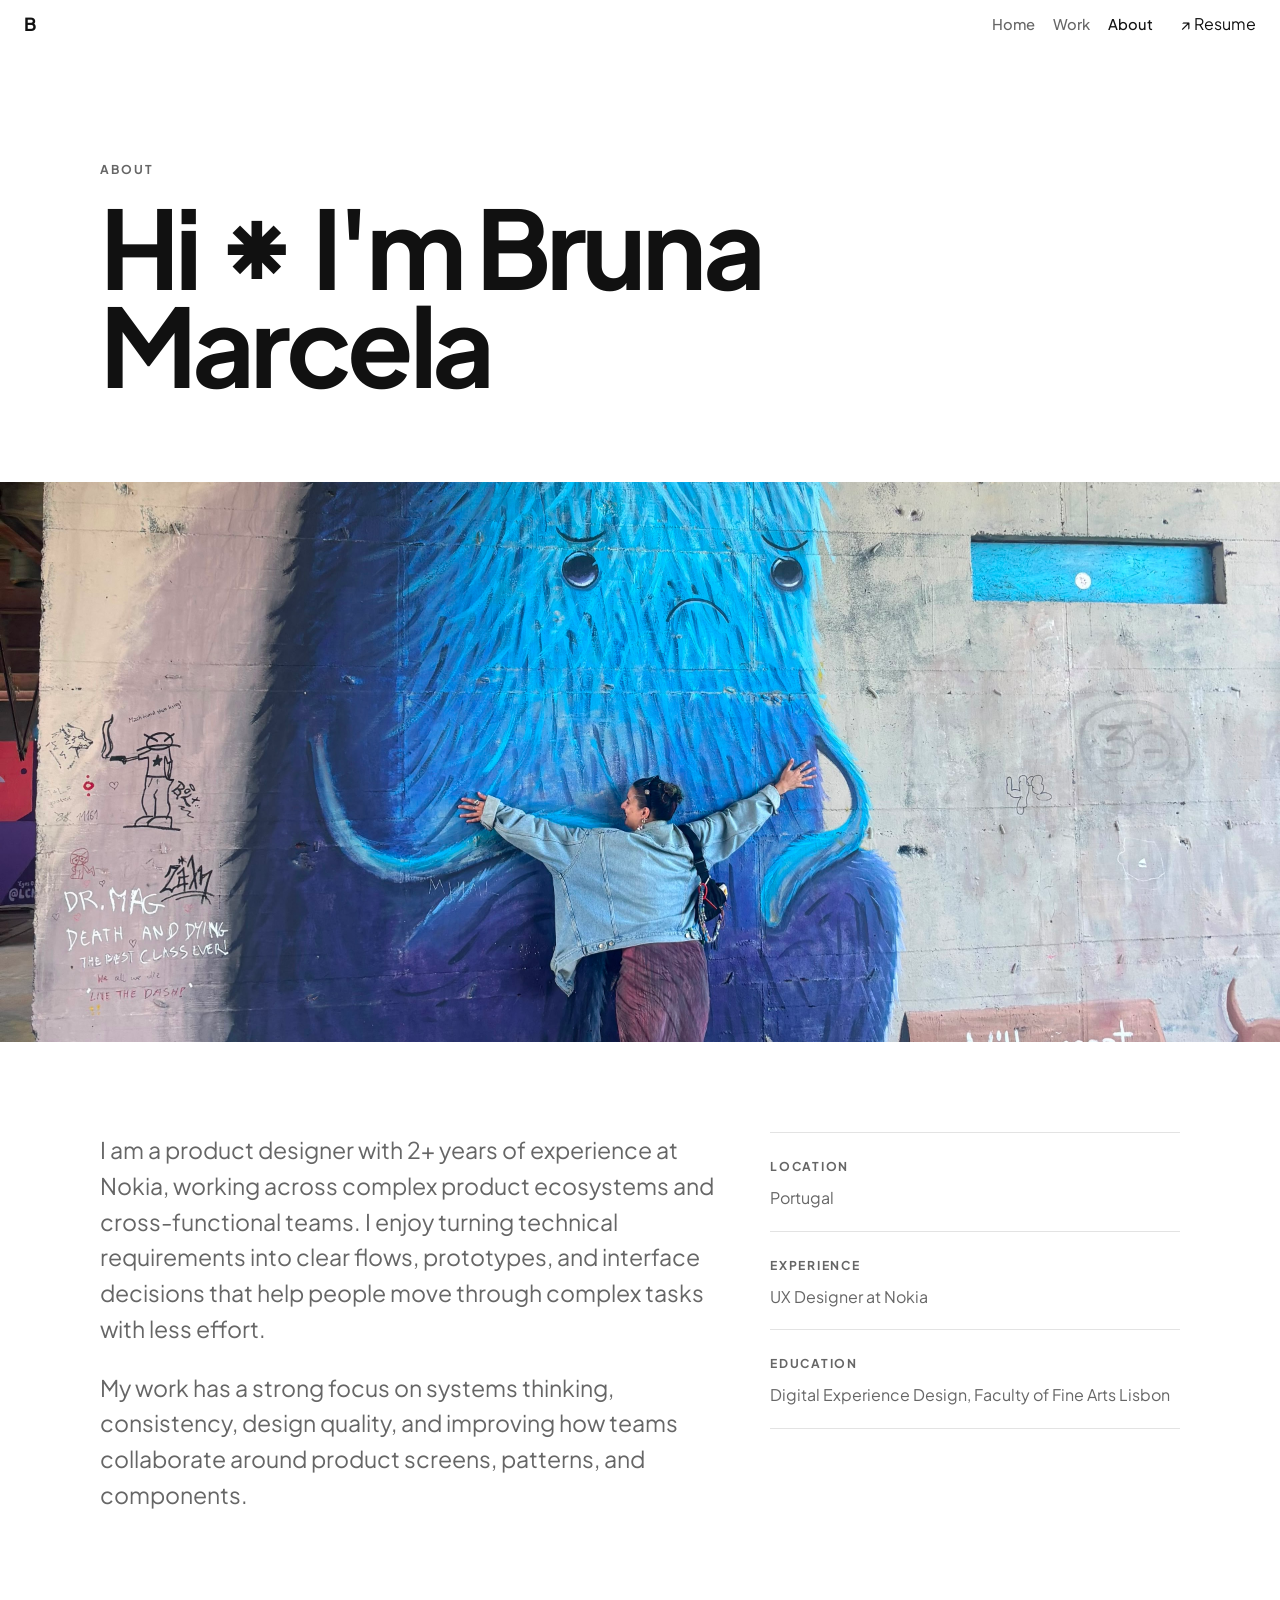
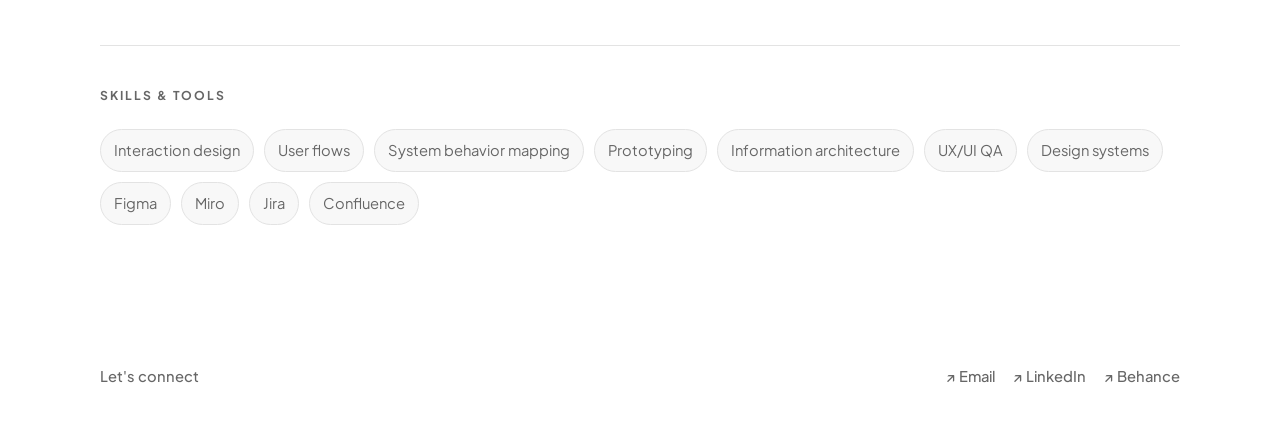
==== commit 79330d11: "Update portfolio homepage interactions" ====
--- a/about.html
+++ b/about.html
@@ -14,13 +14,15 @@
   </head>
   <body>
     <header class="site-header">
-      <a class="brand" href="index.html"><span class="brand-initial">B</span><span class="brand-rest"><span style="--i:0; --ri:13">r</span><span style="--i:1; --ri:12">u</span><span style="--i:2; --ri:11">n</span><span style="--i:3; --ri:10">a</span><span style="--i:4; --ri:9">&nbsp;</span><span style="--i:5; --ri:8">M</span><span style="--i:6; --ri:7">a</span><span style="--i:7; --ri:6">r</span><span style="--i:8; --ri:5">c</span><span style="--i:9; --ri:4">e</span><span style="--i:10; --ri:3">l</span><span style="--i:11; --ri:2">a</span><span style="--i:12; --ri:1">&nbsp;</span><span style="--i:13; --ri:0">꩜</span></span></a>
+      <a class="brand" href="index.html"><span class="brand-initial">B</span><span class="brand-rest"><span style="--i:0; --ri:14">r</span><span style="--i:1; --ri:13">u</span><span style="--i:2; --ri:12">n</span><span style="--i:3; --ri:11">a</span><span style="--i:4; --ri:10">&nbsp;</span><span style="--i:5; --ri:9">M</span><span style="--i:6; --ri:8">a</span><span style="--i:7; --ri:7">r</span><span style="--i:8; --ri:6">c</span><span style="--i:9; --ri:5">e</span><span style="--i:10; --ri:4">l</span><span style="--i:11; --ri:3">a</span><span style="--i:12; --ri:2">&nbsp;</span><span style="--i:13; --ri:1">:</span><span style="--i:14; --ri:0">)</span></span></a>
       <nav class="main-nav" aria-label="Main navigation">
         <a href="index.html">Home</a>
         <a href="index.html#work">Work</a>
         <a href="about.html" aria-current="page">About</a>
+      </nav>
+      <div class="contact-nav" aria-label="CV link">
         <a href="/Bruna-Marcela-CV.pdf" target="_blank" rel="noreferrer">↗ Resume</a>
-      </nav>
+      </div>
     </header>
 
     <main class="page">
--- a/styles.css
+++ b/styles.css
@@ -32,19 +32,14 @@
   position: sticky;
   top: 0;
   z-index: 10;
-  min-height: 72px;
-  padding: 18px 28px;
+  min-height: 48px;
+  padding: 8px 24px;
   border-bottom: 0;
   display: flex;
   align-items: center;
-  justify-content: space-between;
+  justify-content: flex-start;
   gap: 28px;
-  background: linear-gradient(
-    180deg,
-    rgba(255, 255, 255, 0.96) 0%,
-    rgba(255, 255, 255, 0.82) 70%,
-    rgba(255, 255, 255, 0) 100%
-  );
+  background: #ffffff;
   backdrop-filter: blur(16px);
 }
 
@@ -86,8 +81,7 @@
   transition-delay: calc(var(--i) * 24ms);
 }
 
-.main-nav,
-.contact-nav {
+.main-nav {
   display: flex;
   align-items: center;
   color: var(--muted);
@@ -96,15 +90,11 @@
 }
 
 .main-nav {
-  gap: 28px;
-}
-
-.contact-nav {
-  gap: 0;
+  gap: 18px;
+  margin-left: auto;
 }
 
 .main-nav a:hover,
-.contact-nav a:hover,
 .text-link:hover,
 .project-preview:hover h2,
 .project-row:hover h2 {
@@ -117,7 +107,7 @@
 
 .home-hero,
 .home-grid,
-.selected-work-title,
+.work-section,
 .featured-projects,
 .page,
 .case-hero,
@@ -128,13 +118,11 @@
 
 .home-hero {
   position: relative;
-  min-height: calc(100vh - 72px);
+  min-height: calc(100vh - 48px);
   padding: clamp(80px, 12vw, 150px) 0 clamp(64px, 8vw, 100px);
-  display: grid;
-  grid-template-columns: 1fr;
-  gap: 28px;
-  align-items: start;
-  align-content: center;
+  display: flex;
+  align-items: center;
+  justify-content: center;
 }
 
 .eyebrow {
@@ -174,21 +162,50 @@
   letter-spacing: -0.03em;
 }
 
-.hero-copy p {
-  max-width: 620px;
-  margin-bottom: 12px;
-  color: var(--muted);
-  font-size: 1.06rem;
-}
-
-.hero-copy p:last-child {
+.hero-statement {
+  width: min(760px, 100%);
+  color: var(--ink);
+  font-size: clamp(28px, 4.2vw, 40px);
+  line-height: 1.12;
+  letter-spacing: -0.02em;
+  text-align: left;
+  transform: translateY(-4vh);
+}
+
+.hero-statement p {
+  margin: 0 0 8px;
+}
+
+.hero-statement p:first-child {
+  white-space: normal;
+}
+
+.hero-statement p:last-child {
   margin-bottom: 0;
+}
+
+.emphasis-line {
+  font-weight: 600;
+}
+
+.complexity-word {
+  font-weight: 400;
+}
+
+.clarity-word {
+  font-weight: 800;
+}
+
+.strike {
+  text-decoration-line: line-through;
+  text-decoration-thickness: 2px;
+  text-decoration-color: currentColor;
 }
 
 .hero-meta {
   position: absolute;
-  left: calc(50% - 50vw + 28px);
-  right: calc(50% - 50vw + 28px);
+  left: calc(50% - 50vw + 24px);
+  right: calc(50% - 50vw + 24px);
   bottom: 24px;
   display: flex;
   align-items: center;
@@ -211,13 +228,68 @@
   padding: 0;
 }
 
+.work-section {
+  position: relative;
+}
+
 .selected-work-title {
-  padding: 24px 0;
-  border-top: 1px solid var(--line);
+  position: sticky;
+  top: 48px;
+  z-index: 8;
+  padding: 18px 0 20px;
+  background: var(--background);
+  display: flex;
+  flex-direction: column;
+  justify-content: flex-start;
+  transform: translateY(var(--work-title-offset, calc((100vh - 48px) / 2 - 38px)));
+  will-change: transform;
+  transition:
+    color 420ms ease;
+}
+
+.selected-work-spacer {
+  min-height: max(320px, calc(100vh - 158px));
 }
 
 .selected-work-title .eyebrow {
-  margin-bottom: 0;
+  margin-bottom: 12px;
+  letter-spacing: 0;
+  text-transform: none;
+  font-size: var(--work-title-size, 40px);
+  line-height: 1.12;
+  letter-spacing: -0.02em;
+  color: var(--ink);
+  transition:
+    color 420ms ease;
+}
+
+.work-context {
+  max-width: 520px;
+  margin: 0;
+  color: var(--muted);
+  font-size: 0.95rem;
+  line-height: 1.45;
+  opacity: 0;
+  transform: translateY(8px);
+  transition:
+    opacity 260ms ease,
+    transform 260ms ease;
+}
+
+.selected-work-title.is-compact {
+  transform: translateY(0);
+}
+
+.selected-work-title.is-compact .eyebrow {
+  margin-bottom: 8px;
+  color: var(--ink);
+  line-height: 1.45;
+  letter-spacing: 0;
+}
+
+.selected-work-title.is-compact .work-context {
+  opacity: 1;
+  transform: translateY(0);
 }
 
 .about-preview {
@@ -261,14 +333,13 @@
 
 .project-preview,
 .project-row {
-  border-top: 1px solid var(--line);
   display: grid;
   grid-template-columns: 56px minmax(0, 1fr);
   gap: 24px;
 }
 
 .project-preview {
-  min-height: calc(100vh - 72px);
+  min-height: calc(100vh - 48px);
   padding: clamp(48px, 7vw, 88px) clamp(32px, 5vw, 56px);
   align-items: center;
 }
@@ -409,7 +480,6 @@
   width: min(1080px, calc(100% - 40px));
   margin: 0 auto;
   padding: 28px 0 42px;
-  border-top: 1px solid var(--line);
   display: flex;
   align-items: center;
   justify-content: space-between;
@@ -443,7 +513,7 @@
 .footer-links {
   display: flex;
   align-items: center;
-  gap: 22px;
+  gap: 18px;
 }
 
 .footer-links a:hover {
@@ -458,17 +528,22 @@
   }
 
   .brand {
+    display: inline-flex;
+    width: auto;
+  }
+
+  .brand-rest {
     display: none;
   }
 
   .main-nav,
-  .contact-nav,
   .footer-links {
     flex-wrap: wrap;
   }
 
-  .contact-nav {
+  .main-nav {
     margin-left: auto;
+    gap: 16px;
   }
 
   .site-footer {
@@ -496,8 +571,8 @@
 
   .hero-meta {
     position: absolute;
-    left: calc(50% - 50vw + 28px);
-    right: calc(50% - 50vw + 28px);
+    left: calc(50% - 50vw + 24px);
+    right: calc(50% - 50vw + 24px);
     bottom: 24px;
     align-items: flex-end;
     flex-direction: row;
@@ -517,17 +592,17 @@
 
 @media (max-width: 560px) {
   .site-header {
-    padding: 18px;
+    padding: 10px 14px;
   }
 
   .hero-meta {
-    left: calc(50% - 50vw + 18px);
-    right: calc(50% - 50vw + 18px);
+    left: calc(50% - 50vw + 14px);
+    right: calc(50% - 50vw + 14px);
   }
 
   .home-hero,
   .home-grid,
-  .selected-work-title,
+  .work-section,
   .featured-projects,
   .page,
   .case-hero,
@@ -540,8 +615,16 @@
     font-size: clamp(3.8rem, 17vw, 5.8rem);
   }
 
-  .about-preview,
-  .featured-projects {
+  .hero-statement {
+    font-size: clamp(25px, 7.6vw, 32px);
+    transform: translateY(-2vh);
+  }
+
+  .hero-statement br {
+    display: none;
+  }
+
+  .about-preview {
     padding: 28px 0;
   }
 }
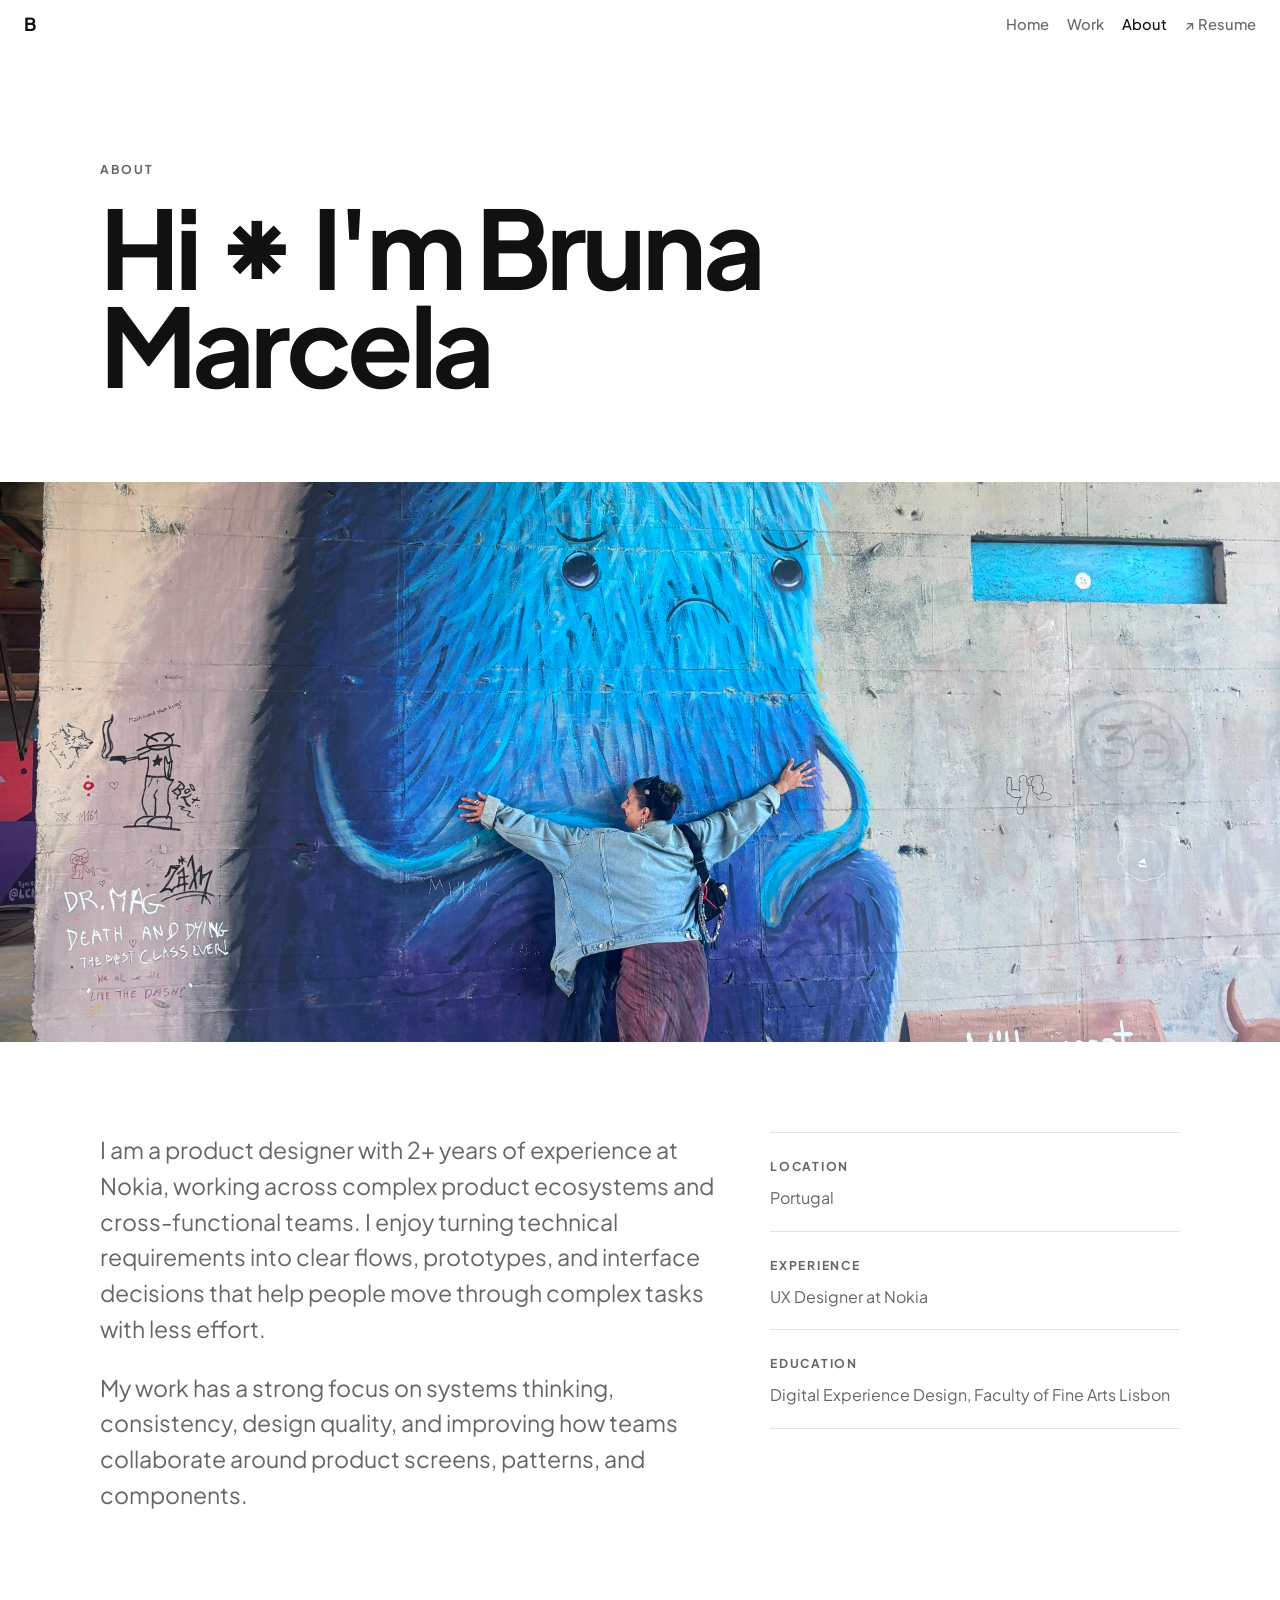
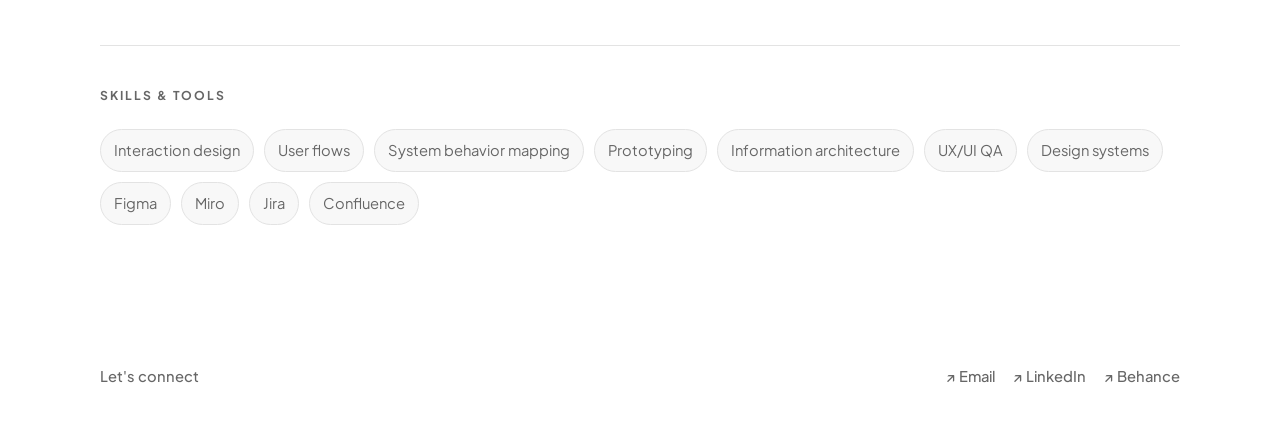
==== commit 0a69319f: "Update portfolio case study structure Co-authored-by: Cursor <cursoragent@cursor.com>" ====
--- a/about.html
+++ b/about.html
@@ -14,15 +14,13 @@
   </head>
   <body>
     <header class="site-header">
-      <a class="brand" href="index.html"><span class="brand-initial">B</span><span class="brand-rest"><span style="--i:0; --ri:14">r</span><span style="--i:1; --ri:13">u</span><span style="--i:2; --ri:12">n</span><span style="--i:3; --ri:11">a</span><span style="--i:4; --ri:10">&nbsp;</span><span style="--i:5; --ri:9">M</span><span style="--i:6; --ri:8">a</span><span style="--i:7; --ri:7">r</span><span style="--i:8; --ri:6">c</span><span style="--i:9; --ri:5">e</span><span style="--i:10; --ri:4">l</span><span style="--i:11; --ri:3">a</span><span style="--i:12; --ri:2">&nbsp;</span><span style="--i:13; --ri:1">:</span><span style="--i:14; --ri:0">)</span></span></a>
+      <a class="brand" href="index.html"><span class="brand-initial">B</span><span class="brand-rest"><span style="--i:0; --ri:13">r</span><span style="--i:1; --ri:12">u</span><span style="--i:2; --ri:11">n</span><span style="--i:3; --ri:10">a</span><span style="--i:4; --ri:9">&nbsp;</span><span style="--i:5; --ri:8">M</span><span style="--i:6; --ri:7">a</span><span style="--i:7; --ri:6">r</span><span style="--i:8; --ri:5">c</span><span style="--i:9; --ri:4">e</span><span style="--i:10; --ri:3">l</span><span style="--i:11; --ri:2">a</span><span style="--i:12; --ri:1">&nbsp;</span><span style="--i:13; --ri:0">꩜</span></span></a>
       <nav class="main-nav" aria-label="Main navigation">
         <a href="index.html">Home</a>
         <a href="index.html#work">Work</a>
         <a href="about.html" aria-current="page">About</a>
+        <a href="/Bruna-Marcela-CV.pdf" target="_blank" rel="noreferrer">↗ Resume</a>
       </nav>
-      <div class="contact-nav" aria-label="CV link">
-        <a href="/Bruna-Marcela-CV.pdf" target="_blank" rel="noreferrer">↗ Resume</a>
-      </div>
     </header>
 
     <main class="page">
--- a/styles.css
+++ b/styles.css
@@ -12,7 +12,7 @@
 }
 
 html {
-  scroll-behavior: smooth;
+  scroll-behavior: auto;
 }
 
 body {
@@ -364,6 +364,10 @@
   padding: clamp(64px, 9vw, 112px) 0;
 }
 
+.page-compact-top {
+  padding-top: 24px;
+}
+
 .page-hero {
   max-width: 900px;
   margin-bottom: clamp(52px, 7vw, 90px);
@@ -444,11 +448,109 @@
   padding: clamp(64px, 10vw, 120px) 0 clamp(40px, 6vw, 72px);
 }
 
+.case-hero-compact {
+  padding-top: 0;
+  padding-bottom: 32px;
+}
+
+.case-hero-compact .eyebrow {
+  margin-bottom: 8px;
+  color: var(--ink);
+  font-size: 0.95rem;
+  line-height: 1.45;
+  letter-spacing: 0;
+  text-transform: none;
+}
+
 .case-hero p:last-child {
   max-width: 620px;
   font-size: 1.1rem;
 }
 
+.case-title-compact {
+  max-width: 760px;
+  font-size: 32px;
+  line-height: 1.12;
+  letter-spacing: 0;
+}
+
+.case-overview {
+  display: grid;
+  grid-template-columns: minmax(180px, 0.45fr) minmax(0, 1.2fr);
+  gap: 32px;
+  align-items: start;
+}
+
+.case-overview-title {
+  max-width: 420px;
+  margin: 0;
+  font-size: 32px;
+  font-weight: 700;
+  line-height: 1.12;
+  letter-spacing: 0;
+}
+
+.case-overview-heading {
+  display: grid;
+  gap: 8px;
+}
+
+.case-overview-kicker {
+  margin: 0;
+  color: var(--muted);
+  font-size: 0.78rem;
+  font-weight: 500;
+  line-height: 1.45;
+  letter-spacing: 0;
+}
+
+.case-overview-content {
+  padding-top: 26px;
+  display: grid;
+  gap: 34px;
+}
+
+.case-overview-lede {
+  max-width: none;
+  margin: 0;
+  font-size: 1rem;
+  font-weight: 400;
+  line-height: 1.45;
+}
+
+.case-hero .case-overview-lede {
+  color: #111111;
+}
+
+.case-overview-lede + .case-overview-lede {
+  margin-top: -22px;
+}
+
+.case-overview-meta {
+  margin: 0;
+  display: grid;
+  grid-template-columns: repeat(3, minmax(0, 1fr));
+  gap: 28px;
+}
+
+.case-overview-meta div,
+.case-overview-meta dd {
+  margin: 0;
+}
+
+.case-overview-meta dt {
+  margin-bottom: 4px;
+  color: var(--muted);
+  font-size: 0.78rem;
+  font-weight: 500;
+}
+
+.case-overview-meta dd {
+  color: var(--ink);
+  font-size: 0.86rem;
+  line-height: 1.35;
+}
+
 .case-layout {
   padding-bottom: clamp(80px, 12vw, 140px);
   display: grid;
@@ -467,6 +569,23 @@
 
 .case-meta p {
   margin: 8px 0 0;
+}
+
+.case-layout-top-meta {
+  grid-template-columns: 1fr;
+  gap: 40px;
+}
+
+.case-layout-top-meta .case-meta {
+  border-top: 0;
+  display: grid;
+  grid-template-columns: repeat(3, minmax(0, 1fr));
+  gap: 28px;
+}
+
+.case-layout-top-meta .case-meta div {
+  padding: 0;
+  border-bottom: 0;
 }
 
 .case-copy {
@@ -474,6 +593,53 @@
   padding: clamp(28px, 5vw, 52px);
   border: 1px solid var(--line);
   background: var(--soft);
+}
+
+.case-copy-open {
+  padding: 0;
+  border: 0;
+  background: transparent;
+}
+
+.case-copy-open .case-study-section h2 {
+  margin-bottom: 8px;
+  color: var(--ink);
+  font-size: 0.95rem;
+  font-weight: 500;
+  line-height: 1.45;
+  letter-spacing: 0;
+  text-transform: none;
+}
+
+.case-copy-open .case-study-section {
+  display: grid;
+  grid-template-columns: minmax(180px, 0.45fr) minmax(0, 1.2fr);
+  gap: 32px;
+  align-items: start;
+}
+
+.case-study-section + .case-study-section {
+  margin-top: 36px;
+  padding-top: 32px;
+  border-top: 1px solid var(--line);
+}
+
+.case-copy-open .case-study-section + .case-study-section {
+  border-top: 0;
+}
+
+.case-banner-placeholder {
+  min-height: clamp(240px, 34vw, 420px);
+  margin: 42px 0;
+  border: 1px solid var(--line);
+  background:
+    linear-gradient(135deg, rgba(49, 87, 213, 0.08), transparent),
+    var(--soft);
+  display: grid;
+  place-items: center;
+  color: var(--muted);
+  font-size: 0.9rem;
+  font-weight: 400;
 }
 
 .site-footer {
@@ -564,6 +730,7 @@
   .home-hero,
   .home-grid,
   .content-grid,
+  .case-overview,
   .project-row,
   .case-layout {
     grid-template-columns: 1fr;
@@ -624,6 +791,23 @@
     display: none;
   }
 
+  .case-layout-top-meta .case-meta {
+    grid-template-columns: 1fr;
+  }
+
+  .case-overview-meta {
+    grid-template-columns: 1fr;
+  }
+
+  .case-overview-content {
+    padding-top: 0;
+  }
+
+  .case-copy-open .case-study-section {
+    grid-template-columns: 1fr;
+    gap: 10px;
+  }
+
   .about-preview {
     padding: 28px 0;
   }
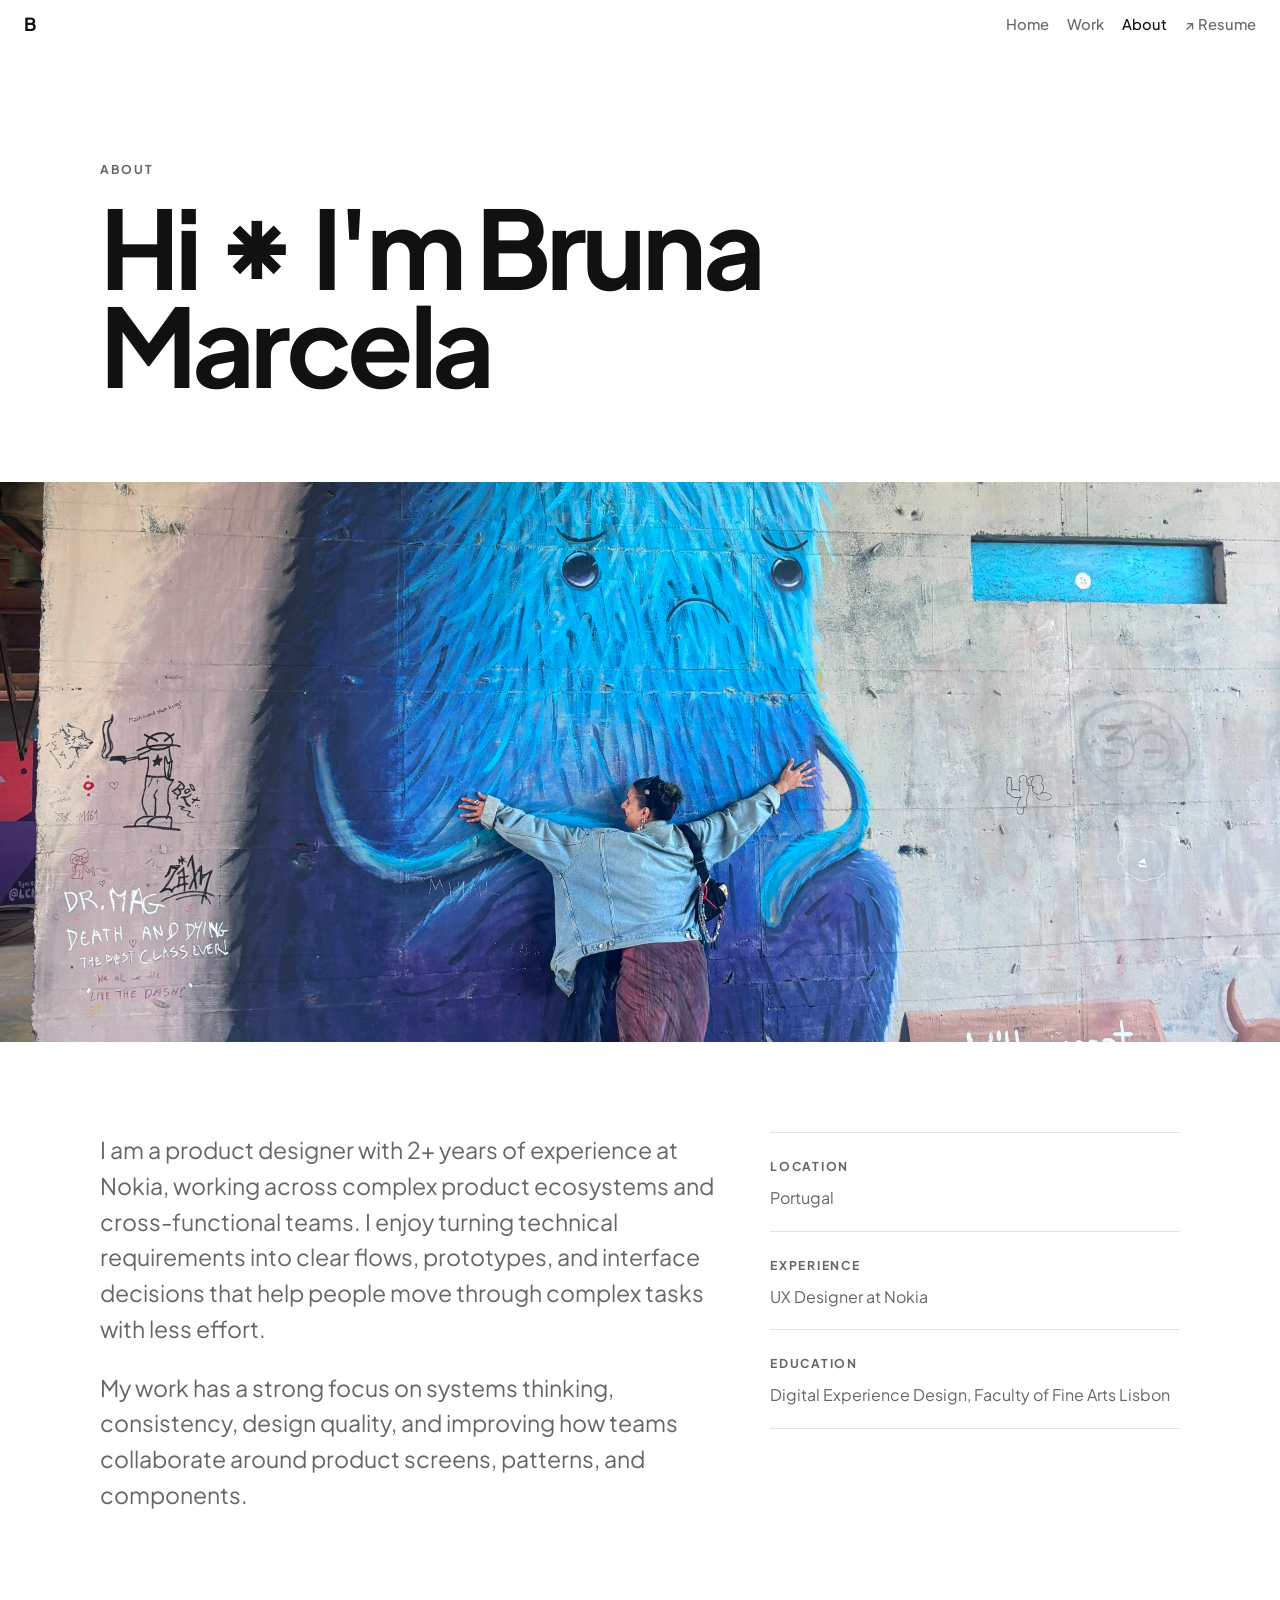
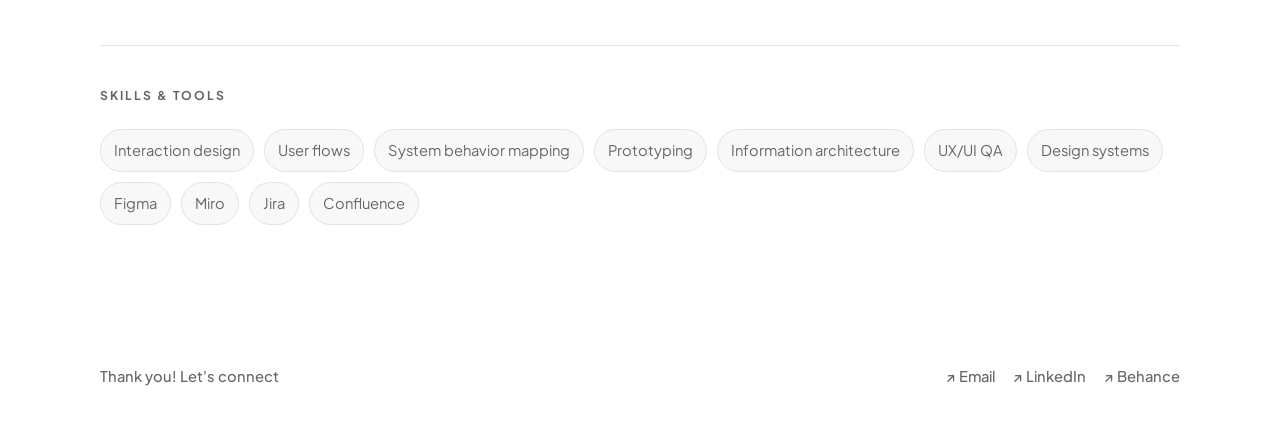
==== commit 7c837575: "Expand Nokia case study evidence Co-authored-by: Cursor <cursoragent@cursor.com>" ====
--- a/about.html
+++ b/about.html
@@ -85,7 +85,7 @@
 
     <footer class="site-footer" aria-label="Contact links">
       <div class="footer-copy">
-        <p class="footer-heading">Let's connect</p>
+        <p class="footer-heading">Thank you! Let's connect</p>
       </div>
       <div class="footer-links">
         <a href="mailto:brunacruz97@gmail.com?subject=Hello!">↗ Email</a>
--- a/styles.css
+++ b/styles.css
@@ -177,7 +177,7 @@
 }
 
 .hero-statement p:first-child {
-  white-space: normal;
+  white-space: nowrap;
 }
 
 .hero-statement p:last-child {
@@ -228,6 +228,16 @@
   padding: 0;
 }
 
+.featured-projects {
+  display: grid;
+  gap: clamp(16px, 2.5vw, 28px);
+}
+
+.work-section .featured-projects {
+  width: 100%;
+  margin: 0;
+}
+
 .work-section {
   position: relative;
 }
@@ -236,7 +246,7 @@
   position: sticky;
   top: 48px;
   z-index: 8;
-  padding: 18px 0 20px;
+  padding: 10px 0 20px;
   background: var(--background);
   display: flex;
   flex-direction: column;
@@ -264,7 +274,7 @@
 }
 
 .work-context {
-  max-width: 520px;
+  max-width: 100%;
   margin: 0;
   color: var(--muted);
   font-size: 0.95rem;
@@ -276,10 +286,6 @@
     transform 260ms ease;
 }
 
-.selected-work-title.is-compact {
-  transform: translateY(0);
-}
-
 .selected-work-title.is-compact .eyebrow {
   margin-bottom: 8px;
   color: var(--ink);
@@ -287,7 +293,17 @@
   letter-spacing: 0;
 }
 
+.selected-work-title.has-work-context {
+  padding-bottom: 16px;
+  box-shadow: 0 4px 0 var(--background);
+}
+
 .selected-work-title.is-compact .work-context {
+  opacity: 1;
+  transform: translateY(0);
+}
+
+.selected-work-title.has-work-context .work-context {
   opacity: 1;
   transform: translateY(0);
 }
@@ -342,6 +358,17 @@
   min-height: calc(100vh - 48px);
   padding: clamp(48px, 7vw, 88px) clamp(32px, 5vw, 56px);
   align-items: center;
+  grid-template-columns: 1fr;
+}
+
+.project-preview:target,
+.project-preview:focus:not(:focus-visible) {
+  outline: none;
+}
+
+.project-preview:focus-visible {
+  outline: 1px solid var(--ink);
+  outline-offset: 4px;
 }
 
 .project-preview span,
@@ -358,6 +385,101 @@
 .project-preview h2,
 .project-row h2 {
   transition: color 180ms ease;
+}
+
+.project-preview h2 {
+  letter-spacing: 0;
+}
+
+.project-preview-image {
+  width: 100%;
+  max-width: 100%;
+  height: auto;
+  aspect-ratio: 16 / 9;
+  margin-top: 32px;
+  display: block;
+  object-fit: cover;
+  object-position: center top;
+}
+
+.project-preview.has-image > div {
+  position: relative;
+  min-height: clamp(320px, 72vh, 720px);
+  isolation: isolate;
+  overflow: hidden;
+}
+
+.project-preview.has-image .project-preview-image {
+  position: absolute;
+  inset: 0;
+  margin-top: 0;
+  height: 100%;
+  aspect-ratio: auto;
+  z-index: 0;
+  transform: scale(1.035);
+  transition: transform 520ms ease;
+}
+
+.project-preview.has-image:hover .project-preview-image,
+.project-preview.has-image:focus-visible .project-preview-image {
+  transform: scale(1);
+}
+
+.project-preview.has-image {
+  min-height: auto;
+  padding: 0;
+}
+
+.project-preview.has-image .project-logo,
+.project-preview.has-image p {
+  position: absolute;
+  left: clamp(24px, 4vw, 48px);
+  margin: 0;
+  z-index: 2;
+  color: #ffffff;
+}
+
+.project-preview.has-image .project-logo {
+  width: clamp(116px, 14vw, 180px);
+  height: auto;
+  top: clamp(24px, 4vw, 48px);
+  filter: brightness(0) invert(1);
+  transform-origin: left center;
+  transition: transform 220ms ease;
+}
+
+.project-preview.has-image .project-logo-unleash {
+  width: clamp(150px, 18vw, 230px);
+}
+
+.project-preview.has-image .project-logo-moody {
+  width: clamp(150px, 18vw, 230px);
+}
+
+.project-preview.has-image:hover .project-logo,
+.project-preview.has-image:focus-visible .project-logo {
+  transform: scale(1.045);
+}
+
+#unleash.project-preview.has-image .project-logo {
+  top: auto;
+  bottom: clamp(58px, 8vw, 92px);
+  filter: brightness(0);
+}
+
+#moody.project-preview.has-image .project-logo {
+  filter: brightness(0);
+}
+
+#unleash.project-preview.has-image p {
+  top: auto;
+  bottom: clamp(28px, 5vw, 52px);
+  color: #111111;
+}
+
+.project-preview.has-image p {
+  top: clamp(72px, 9vw, 118px);
+  color: rgba(255, 255, 255, 0.82);
 }
 
 .page {
@@ -603,19 +725,240 @@
 
 .case-copy-open .case-study-section h2 {
   margin-bottom: 8px;
+  color: var(--muted);
+  font-size: 0.95rem;
+  font-weight: 400;
+  line-height: 1.45;
+  letter-spacing: 0;
+  text-transform: none;
+}
+
+.case-copy-open .case-study-section p {
+  color: #111111;
+}
+
+.case-bullet-list {
+  margin: 0;
+  padding: 0;
+  list-style: none;
+  color: #111111;
+}
+
+.case-bullet-list li + li {
+  margin-top: 8px;
+}
+
+.case-section-content h3 {
+  margin: 0 0 14px;
+  color: var(--ink);
+  font-size: 1rem;
+  font-weight: 500;
+  line-height: 1.45;
+  letter-spacing: 0;
+}
+
+.case-section-content p {
+  margin: 0;
+}
+
+.case-section-content p + p {
+  margin-top: 16px;
+}
+
+.case-section-content .case-bullet-list {
+  margin-top: 24px;
+}
+
+.case-principles {
+  margin-top: 28px;
+  display: grid;
+  grid-template-columns: repeat(3, minmax(0, 1fr));
+  gap: 20px;
+}
+
+.case-principles > div {
+  display: block;
+}
+
+.case-principles h4 {
+  margin: 0 0 3px;
+  color: var(--ink);
+  font-size: 0.95rem;
+  font-weight: 600;
+  line-height: 1.35;
+}
+
+.case-principles p {
+  color: #111111;
+  font-size: 0.92rem;
+  line-height: 1.45;
+}
+
+.case-timeline {
+  margin-top: 16px;
+  display: grid;
+  gap: 0;
+}
+
+.case-timeline article {
+  padding: 8px 0;
+}
+
+.case-timeline h4,
+.case-callout h4 {
+  margin: 0 0 6px;
   color: var(--ink);
   font-size: 0.95rem;
   font-weight: 500;
+  line-height: 1.35;
+}
+
+.case-timeline p,
+.case-callout p {
+  margin: 0;
+  color: #111111;
+}
+
+.case-timeline h4 {
+  margin-bottom: 3px;
+  font-weight: 700;
+}
+
+.case-callout {
+  margin-top: 18px;
+  padding: 0;
+  background: transparent;
+  color: var(--muted);
+}
+
+.case-callout h4 {
+  color: var(--muted);
+  font-size: 0.9rem;
+  font-weight: 400;
+}
+
+.case-copy-open .case-study-section .case-callout p {
+  color: var(--muted);
+  font-size: 0.82rem;
+}
+
+.feature-contribution {
+  display: grid;
+  gap: 28px;
+}
+
+.feature-contribution-list {
+  display: grid;
+}
+
+.feature-contribution + .feature-contribution {
+  margin-top: 40px;
+}
+
+.feature-contribution header h3 {
+  margin: 0 0 3px;
+  color: var(--ink);
+  font-size: 0.95rem;
+  font-weight: 700;
+  line-height: 1.35;
+  letter-spacing: 0;
+}
+
+.feature-contribution header p,
+.feature-contribution section p {
+  margin: 0;
+  color: #111111;
+}
+
+.feature-contribution section {
+  display: grid;
+  gap: 10px;
+}
+
+.feature-contribution h4 {
+  margin: 0;
+  color: var(--muted);
+  font-size: 0.9rem;
+  font-weight: 400;
+  line-height: 1.35;
+}
+
+.feature-chip-list {
+  display: flex;
+  flex-wrap: wrap;
+  gap: 8px;
+}
+
+.feature-chip-list span {
+  padding: 7px 10px;
+  border: 1px solid var(--line);
+  border-radius: 4px;
+  color: #111111;
+  font-size: 0.86rem;
+  line-height: 1.2;
+}
+
+.feature-chip-list-outcome span {
+  background: var(--soft);
+}
+
+.feature-outcomes {
+  display: grid;
+  gap: 14px;
+}
+
+.feature-outcomes h5 {
+  margin: 0 0 3px;
+  color: var(--ink);
+  font-size: 0.95rem;
+  font-weight: 700;
+  line-height: 1.35;
+}
+
+.feature-outcomes p {
+  margin: 0;
+  color: #111111;
+}
+
+.feature-visuals {
+  display: grid;
+  gap: 16px;
+}
+
+.feature-visuals img {
+  width: 100%;
+  display: block;
+  border-radius: 4px;
+}
+
+.feature-visuals-two {
+  grid-template-columns: repeat(2, minmax(0, 1fr));
+}
+
+.feature-visuals-two img {
+  border-radius: 4px;
+}
+
+.feature-evidence {
+  display: grid;
+  gap: 12px;
+}
+
+.feature-evidence-title {
+  color: #111111;
+}
+
+.feature-caption {
+  color: var(--muted) !important;
+  font-size: 0.82rem;
   line-height: 1.45;
-  letter-spacing: 0;
-  text-transform: none;
 }
 
 .case-copy-open .case-study-section {
   display: grid;
   grid-template-columns: minmax(180px, 0.45fr) minmax(0, 1.2fr);
   gap: 32px;
-  align-items: start;
+  align-items: baseline;
 }
 
 .case-study-section + .case-study-section {
@@ -625,6 +968,8 @@
 }
 
 .case-copy-open .case-study-section + .case-study-section {
+  margin-top: 28px;
+  padding-top: 0;
   border-top: 0;
 }
 
@@ -640,6 +985,19 @@
   color: var(--muted);
   font-size: 0.9rem;
   font-weight: 400;
+}
+
+.case-banner {
+  margin: 28px 0;
+}
+
+.case-banner img {
+  width: 100%;
+  max-width: 100%;
+  height: clamp(240px, 34vw, 440px);
+  display: block;
+  object-fit: cover;
+  object-position: center top;
 }
 
 .site-footer {
@@ -749,6 +1107,21 @@
     max-width: none;
     text-align: right;
     white-space: nowrap;
+  }
+
+  .hero-statement p:first-child {
+    white-space: normal;
+  }
+
+  .case-principles {
+    grid-template-columns: 1fr;
+    gap: 18px;
+  }
+
+  .case-principles > div {
+    display: grid;
+    grid-template-columns: minmax(120px, 0.35fr) minmax(0, 1fr);
+    gap: 24px;
   }
 
   .about-preview {
@@ -808,6 +1181,28 @@
     gap: 10px;
   }
 
+  .case-principles {
+    grid-template-columns: 1fr;
+  }
+
+  .case-principles > div {
+    grid-template-columns: 1fr;
+    gap: 6px;
+  }
+
+  .feature-visuals-two {
+    grid-template-columns: 1fr;
+  }
+
+  .project-preview-image,
+  .case-banner {
+    margin-top: 24px;
+  }
+
+  .case-banner {
+    margin-bottom: 32px;
+  }
+
   .about-preview {
     padding: 28px 0;
   }
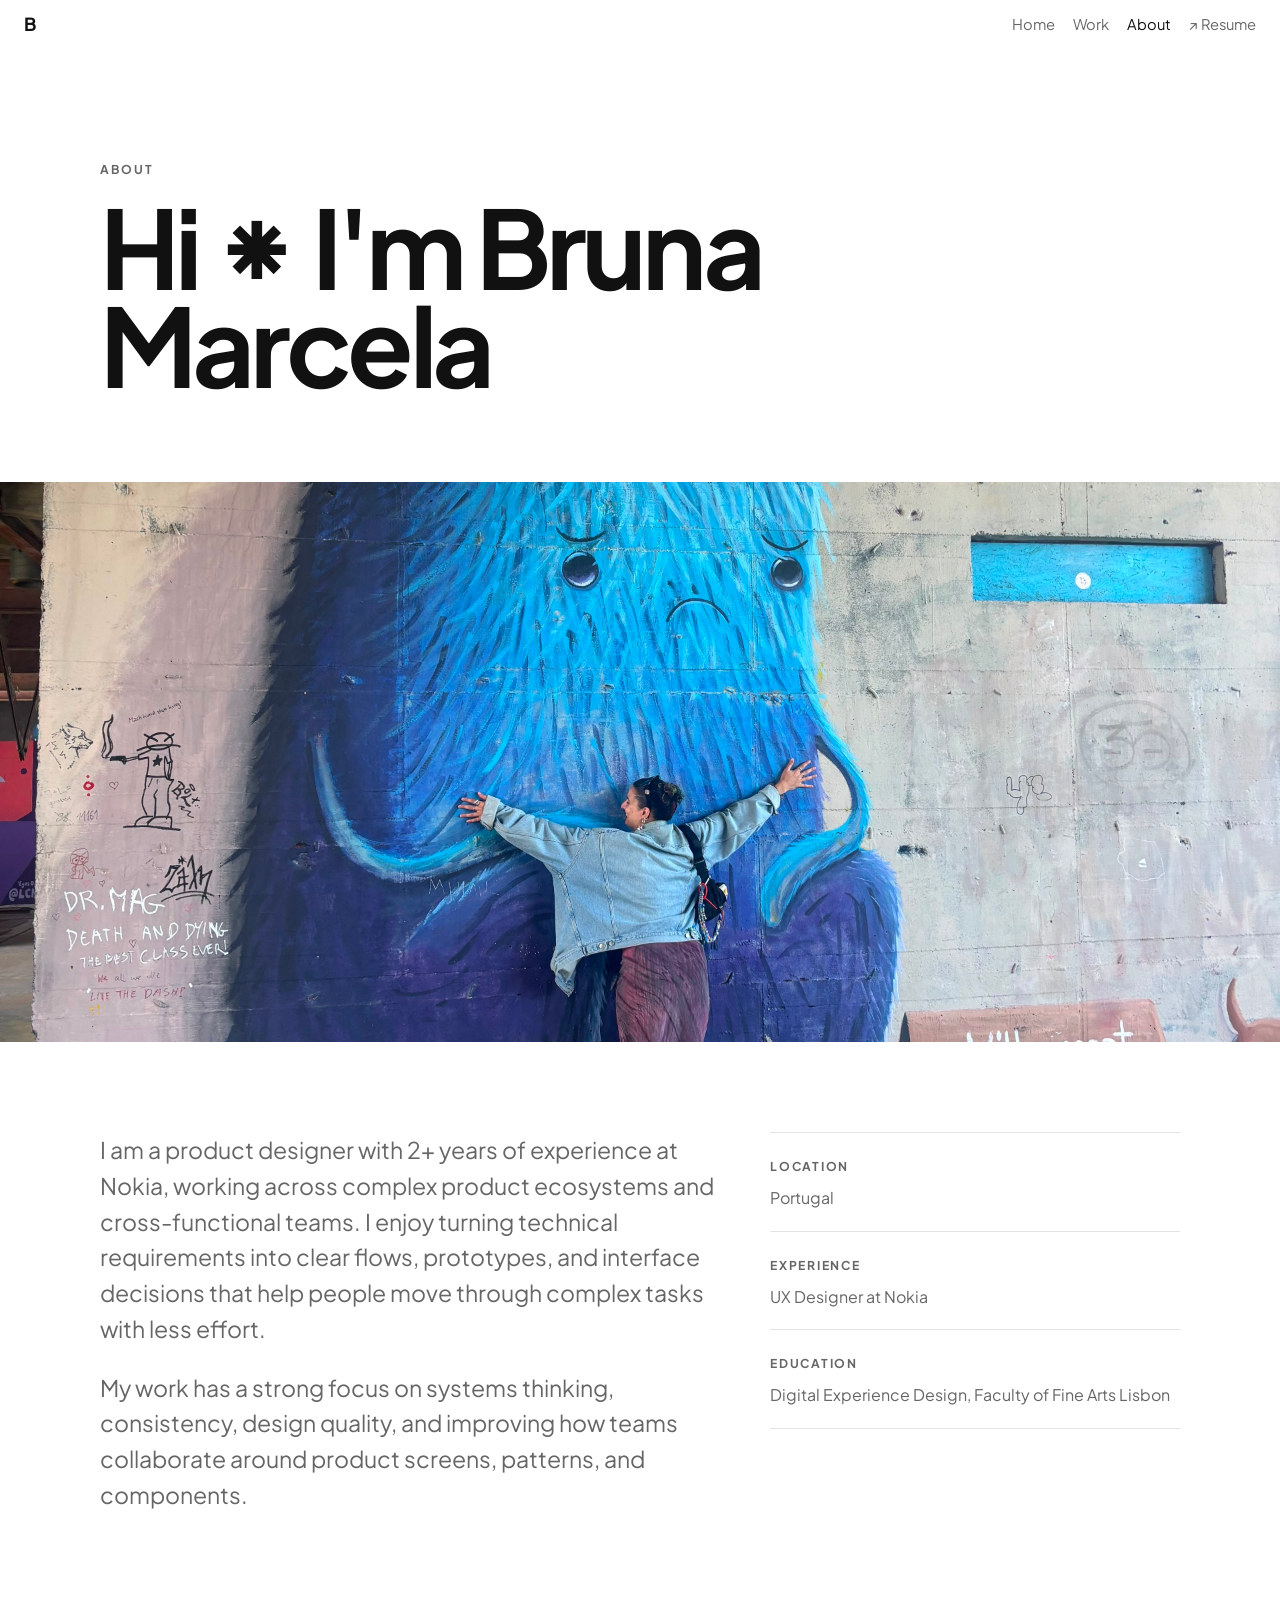
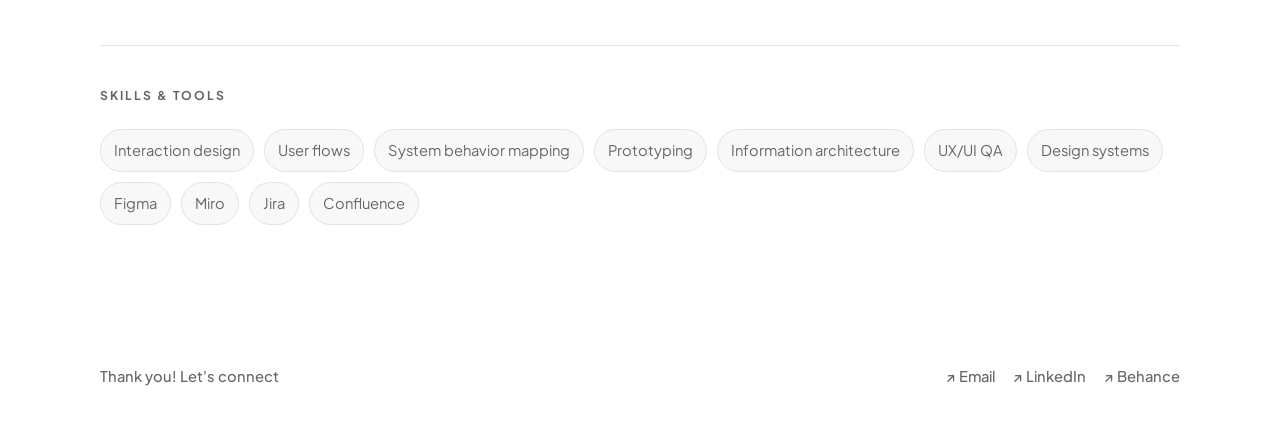
==== commit 0b6422a6: "Move About section onto homepage Replace the standalone About navigation with a homepage section tha" ====
--- a/about.html
+++ b/about.html
@@ -18,7 +18,7 @@
       <nav class="main-nav" aria-label="Main navigation">
         <a href="index.html">Home</a>
         <a href="index.html#work">Work</a>
-        <a href="about.html" aria-current="page">About</a>
+        <a href="index.html#about" aria-current="page">About</a>
         <a href="/Bruna-Marcela-CV.pdf" target="_blank" rel="noreferrer">↗ Resume</a>
       </nav>
     </header>
--- a/styles.css
+++ b/styles.css
@@ -86,7 +86,7 @@
   align-items: center;
   color: var(--muted);
   font-size: 0.92rem;
-  font-weight: 500;
+  font-weight: 400;
 }
 
 .main-nav {
@@ -109,6 +109,7 @@
 .home-grid,
 .work-section,
 .featured-projects,
+.home-about,
 .page,
 .case-hero,
 .case-layout {
@@ -482,6 +483,148 @@
   color: rgba(255, 255, 255, 0.82);
 }
 
+.home-about {
+  width: calc(100% - 48px);
+  max-width: none;
+  scroll-margin-top: 72px;
+  position: relative;
+  padding: 0 0 clamp(80px, 10vw, 130px);
+}
+
+.about-section-title {
+  position: sticky;
+  top: 48px;
+  z-index: 8;
+  padding: 10px 0 20px;
+  background: var(--background);
+  display: flex;
+  flex-direction: column;
+  justify-content: flex-start;
+  transform: translateY(var(--about-title-offset, calc((100vh - 48px) / 2 - 38px)));
+  will-change: transform;
+  transition:
+    color 420ms ease;
+}
+
+.about-section-spacer {
+  min-height: max(320px, calc(100vh - 158px));
+}
+
+.about-section-title .eyebrow {
+  margin-bottom: 0;
+  letter-spacing: 0;
+  text-transform: none;
+  font-size: var(--about-title-size, 40px);
+  line-height: 1.12;
+  letter-spacing: -0.02em;
+  color: var(--ink);
+  transition:
+    color 420ms ease;
+}
+
+.about-section-title.is-compact {
+  padding-bottom: 16px;
+  box-shadow: 0 4px 0 var(--background);
+}
+
+.about-section-title.is-compact .eyebrow {
+  margin-bottom: 0;
+  color: var(--ink);
+  line-height: 1.45;
+  letter-spacing: 0;
+}
+
+.home-about-grid {
+  display: grid;
+  grid-template-columns: minmax(180px, 0.45fr) minmax(0, 1.2fr);
+  gap: 32px;
+  align-items: start;
+}
+
+.home-about-grid > div:first-child,
+.home-about-banner {
+  grid-column: 1 / -1;
+}
+
+.home-about h2 {
+  max-width: 560px;
+  margin: 0;
+  font-size: 32px;
+  font-weight: 600;
+  line-height: 1.12;
+  letter-spacing: 0;
+}
+
+.home-about h2 em {
+  font-style: normal;
+  font-weight: 400;
+}
+
+.home-about-banner {
+  position: relative;
+  margin: 0;
+  overflow: hidden;
+}
+
+.home-about-banner img {
+  width: 100%;
+  height: clamp(240px, 34vw, 420px);
+  display: block;
+  object-fit: cover;
+  object-position: center;
+}
+
+.home-about-caption {
+  grid-column: 1 / -1;
+  max-width: none;
+  margin: 0;
+  color: var(--muted);
+  font-size: 0.86rem;
+  line-height: 1.45;
+}
+
+.home-about-content {
+  grid-column: 2;
+  display: grid;
+  gap: 32px;
+}
+
+.home-about-copy {
+  display: grid;
+  gap: 16px;
+}
+
+.home-about-copy p {
+  margin: 0;
+}
+
+.home-about-meta {
+  display: grid;
+  grid-template-columns: repeat(2, minmax(0, 1fr));
+  gap: 28px;
+}
+
+.home-about-meta div {
+  padding-top: 0;
+  border-top: 0;
+}
+
+.home-about-meta span {
+  color: var(--muted);
+  font-size: 0.78rem;
+  font-weight: 500;
+}
+
+.home-about-meta p {
+  margin: 4px 0 0;
+  font-size: 0.86rem;
+  line-height: 1.35;
+}
+
+.home-about-meta p + p {
+  margin-top: 14px;
+}
+
 .page {
   padding: clamp(64px, 9vw, 112px) 0;
 }
@@ -614,7 +757,7 @@
 
 .case-overview-heading {
   display: grid;
-  gap: 8px;
+  gap: 2px;
 }
 
 .case-overview-kicker {
@@ -840,6 +983,31 @@
 .case-copy-open .case-study-section .case-callout p {
   color: var(--muted);
   font-size: 0.82rem;
+}
+
+.define-considerations {
+  margin-top: 10px;
+  display: grid;
+  gap: 10px;
+}
+
+.case-section-content .define-considerations h4 {
+  margin-bottom: 0;
+  color: var(--muted);
+  font-size: 0.78rem;
+  font-weight: 400;
+  line-height: 1.45;
+}
+
+.case-section-content .define-considerations .case-bullet-list {
+  margin-top: 0;
+  color: var(--muted);
+  font-size: 0.78rem;
+  line-height: 1.45;
+}
+
+.case-section-content .define-considerations .case-bullet-list li + li {
+  margin-top: 6px;
 }
 
 .feature-contribution {
@@ -898,13 +1066,30 @@
   line-height: 1.2;
 }
 
+.project-link-row {
+  display: flex;
+  flex-wrap: wrap;
+  gap: 18px;
+}
+
+.project-link-row a {
+  color: var(--muted);
+  font-size: 0.92rem;
+  font-weight: 500;
+  line-height: 1.35;
+}
+
+.project-link-row a:hover {
+  color: var(--accent);
+}
+
 .feature-chip-list-outcome span {
   background: var(--soft);
 }
 
 .feature-outcomes {
   display: grid;
-  gap: 14px;
+  gap: 8px;
 }
 
 .feature-outcomes h5 {
@@ -954,11 +1139,407 @@
   line-height: 1.45;
 }
 
+.evidence-sources {
+  font-size: 0.78rem;
+  text-align: right;
+}
+
+.evidence-grid {
+  margin-top: 24px;
+  display: grid;
+  grid-template-columns: 1fr;
+  gap: 16px;
+}
+
+.evidence-card {
+  padding: 16px;
+  border: 1px solid var(--line);
+  border-radius: 4px;
+  display: grid;
+  gap: 12px;
+}
+
+.evidence-card-wide {
+  grid-column: 1 / -1;
+}
+
+.evidence-block {
+  display: grid;
+  gap: 12px;
+}
+
+.survey-evidence {
+  gap: 12px;
+}
+
+.case-section-content .survey-evidence > p + p {
+  margin-top: 0;
+}
+
+.evidence-block h4,
+.evidence-card h4 {
+  margin: 0;
+  color: var(--ink);
+  font-size: 0.95rem;
+  font-weight: 700;
+  line-height: 1.35;
+}
+
+.evidence-block > h4 {
+  font-size: 0.95rem;
+  font-weight: 700;
+  line-height: 1.35;
+}
+
+.evidence-block p,
+.evidence-card p {
+  margin: 0;
+  font-size: 1rem;
+  line-height: 1.45;
+}
+
+.evidence-block .evidence-sources {
+  font-size: 0.78rem;
+  line-height: 1.35;
+}
+
+.evidence-block .evidence-respondents {
+  font-size: 0.78rem;
+  font-weight: 600;
+  line-height: 1.35;
+  text-align: left;
+}
+
+.evidence-group-list {
+  margin-top: 8px;
+  display: grid;
+  gap: 18px;
+}
+
+.evidence-subgroup {
+  display: grid;
+  gap: 8px;
+}
+
+.evidence-subgroup h5 {
+  margin: 0;
+  color: var(--ink);
+  font-size: 0.9rem;
+  font-weight: 700;
+  line-height: 1.35;
+}
+
+.evidence-block .competitor-list {
+  color: var(--muted);
+  font-size: 0.86rem;
+  line-height: 1.35;
+}
+
+.survey-findings {
+  margin-top: 12px;
+  display: grid;
+  gap: 0;
+}
+
+.survey-findings > h5 {
+  margin: 0 0 4px;
+  color: var(--ink);
+  font-size: 0.95rem;
+  font-weight: 700;
+  line-height: 1.35;
+}
+
+.survey-finding-row {
+  padding: 16px 0;
+  border-top: 1px solid var(--line);
+  display: grid;
+  grid-template-columns: minmax(120px, 0.35fr) minmax(0, 1fr);
+  gap: 24px;
+  align-items: start;
+}
+
+.survey-finding-row h6 {
+  margin: 0;
+  color: var(--ink);
+  font-size: 0.95rem;
+  font-weight: 700;
+  line-height: 1.35;
+}
+
+.survey-finding-row > div {
+  display: grid;
+  gap: 12px;
+}
+
+.case-section-content .survey-finding-row p + p {
+  margin-top: 0;
+}
+
+.hypothesis-list {
+  display: grid;
+  grid-template-columns: repeat(3, minmax(0, 1fr));
+  gap: 16px;
+}
+
+.hypothesis-list div {
+  padding: 16px;
+  border: 1px solid var(--line);
+  border-radius: 4px;
+  color: var(--ink);
+  font-size: 0.92rem;
+  line-height: 1.45;
+}
+
+.hypothesis-list strong {
+  font-weight: 700;
+}
+
+.define-finding-pillars {
+  margin-top: 12px;
+  display: grid;
+  grid-template-columns: repeat(2, minmax(0, 1fr));
+  gap: 24px;
+  align-items: start;
+}
+
+.define-finding-pillars-single {
+  grid-template-columns: minmax(0, 1fr);
+}
+
+.define-pillar {
+  display: grid;
+  align-content: start;
+  gap: 12px;
+}
+
+.define-pillar h5 {
+  margin: 0;
+  color: var(--ink);
+  font-size: 0.95rem;
+  font-weight: 700;
+  line-height: 1.35;
+}
+
+.pillar-chip-list {
+  display: grid;
+  gap: 8px;
+  justify-items: start;
+}
+
+.pillar-chip-list-inline {
+  display: flex;
+  flex-wrap: wrap;
+}
+
+.pillar-chip-list span {
+  height: 38px;
+  min-height: 38px;
+  padding: 7px 10px;
+  border: 1px solid var(--line);
+  border-radius: 4px;
+  color: var(--ink);
+  display: inline-flex;
+  align-items: center;
+  font-size: 0.86rem;
+  line-height: 1.2;
+}
+
+.product-vision-layout {
+  display: grid;
+  grid-template-columns: 1fr;
+  gap: 14px;
+  align-items: start;
+}
+
+.product-vision-copy {
+  display: grid;
+  gap: 12px;
+}
+
+.case-section-content .product-vision-copy p + p {
+  margin-top: 0;
+}
+
+.product-vision-layout img {
+  width: 100%;
+  max-width: 100%;
+  margin-left: 0;
+  display: block;
+  justify-self: stretch;
+  transform: translateX(-9.5%);
+}
+
+.interview-profile-groups {
+  display: grid;
+  gap: 18px;
+}
+
+.interview-group {
+  display: grid;
+  gap: 10px;
+}
+
+.interview-group h5 {
+  margin: 0;
+  color: var(--ink);
+  font-size: 0.9rem;
+  font-weight: 700;
+  line-height: 1.35;
+}
+
+.interview-card-list {
+  display: grid;
+  grid-template-columns: repeat(2, minmax(0, 1fr));
+  gap: 12px;
+}
+
+.interview-image-list {
+  width: min(100%, 360px);
+  display: grid;
+  grid-template-columns: repeat(2, minmax(0, 1fr));
+  gap: 12px;
+  align-items: start;
+  justify-self: start;
+}
+
+.interview-image-list-single {
+  width: min(100%, 420px);
+  grid-template-columns: 1fr;
+}
+
+.interview-image-list img {
+  width: 100%;
+  display: block;
+  border-radius: 4px;
+}
+
+.interview-card {
+  min-height: 140px;
+  padding: 16px;
+  border: 1px solid var(--line);
+  border-radius: 4px;
+  display: grid;
+  place-items: center;
+  align-content: center;
+  gap: 12px;
+  text-align: center;
+}
+
+.interview-avatar {
+  width: 64px;
+  height: 64px;
+  border-radius: 999px;
+  background: var(--line);
+  display: block;
+}
+
+.interview-card strong {
+  color: var(--ink);
+  font-size: 0.86rem;
+  font-weight: 600;
+  line-height: 1.35;
+}
+
+.interview-group-caption {
+  margin: 0;
+  color: var(--muted) !important;
+  font-size: 0.78rem !important;
+  text-align: center;
+}
+
+.evidence-stat-list {
+  display: grid;
+  grid-template-columns: repeat(3, minmax(0, 1fr));
+  gap: 12px;
+}
+
+.evidence-stat-list-four {
+  grid-template-columns: repeat(4, minmax(0, 1fr));
+}
+
+.evidence-stat-list div {
+  padding: 14px;
+  border: 1px solid var(--line);
+  border-radius: 4px;
+  display: grid;
+  align-content: start;
+  gap: 2px;
+}
+
+.evidence-stat-list strong {
+  color: var(--ink);
+  font-size: 1rem;
+  font-weight: 700;
+  line-height: 1.1;
+}
+
+.evidence-stat-list span {
+  color: var(--muted);
+  font-size: 0.86rem;
+  line-height: 1.35;
+}
+
+.evidence-placeholder {
+  min-height: 140px;
+  padding: 18px;
+  border: 1px dashed var(--line);
+  border-radius: 4px;
+  background: var(--soft);
+  color: var(--ink);
+  display: grid;
+  place-content: center;
+  gap: 6px;
+  text-align: center;
+  font-size: 0.9rem;
+  font-weight: 600;
+}
+
+.evidence-placeholder-large {
+  min-height: clamp(260px, 32vw, 420px);
+}
+
+.evidence-placeholder span {
+  max-width: 420px;
+  color: var(--muted);
+  font-size: 0.78rem;
+  font-weight: 400;
+  line-height: 1.45;
+}
+
 .case-copy-open .case-study-section {
   display: grid;
   grid-template-columns: minmax(180px, 0.45fr) minmax(0, 1.2fr);
   gap: 32px;
   align-items: baseline;
+}
+
+.case-copy-open .case-study-section-design {
+  align-items: start;
+}
+
+.case-copy-open .case-study-section-design > h2 {
+  grid-column: 1;
+  grid-row: 1;
+}
+
+.case-copy-open .case-study-section-design .feature-contribution-list {
+  grid-column: 1 / -1;
+  grid-row: 1;
+  align-self: start;
+}
+
+.case-study-section-design .feature-contribution {
+  grid-template-columns: minmax(180px, 0.45fr) minmax(0, 1.2fr);
+  column-gap: 32px;
+  align-items: start;
+}
+
+.case-study-section-design .feature-contribution > * {
+  grid-column: 2;
+}
+
+.case-study-section-design .feature-contribution .full-width-visual-section {
+  grid-column: 1 / -1;
 }
 
 .case-study-section + .case-study-section {
@@ -1087,6 +1668,7 @@
 
   .home-hero,
   .home-grid,
+  .home-about-grid,
   .content-grid,
   .case-overview,
   .project-row,
@@ -1109,6 +1691,10 @@
     white-space: nowrap;
   }
 
+  .home-about-content {
+    grid-column: 1;
+  }
+
   .hero-statement p:first-child {
     white-space: normal;
   }
@@ -1116,6 +1702,10 @@
   .case-principles {
     grid-template-columns: 1fr;
     gap: 18px;
+  }
+
+  .evidence-grid {
+    grid-template-columns: 1fr;
   }
 
   .case-principles > div {
@@ -1144,6 +1734,7 @@
   .home-grid,
   .work-section,
   .featured-projects,
+  .home-about,
   .page,
   .case-hero,
   .case-layout,
@@ -1172,6 +1763,11 @@
     grid-template-columns: 1fr;
   }
 
+  .home-about-meta {
+    grid-template-columns: 1fr;
+    gap: 14px;
+  }
+
   .case-overview-content {
     padding-top: 0;
   }
@@ -1181,6 +1777,21 @@
     gap: 10px;
   }
 
+  .case-study-section-design .feature-contribution {
+    grid-template-columns: 1fr;
+  }
+
+  .case-copy-open .case-study-section-design > h2,
+  .case-copy-open .case-study-section-design .feature-contribution-list {
+    grid-column: 1;
+    grid-row: auto;
+  }
+
+  .case-study-section-design .feature-contribution > *,
+  .case-study-section-design .feature-contribution .full-width-visual-section {
+    grid-column: 1;
+  }
+
   .case-principles {
     grid-template-columns: 1fr;
   }
@@ -1194,6 +1805,48 @@
     grid-template-columns: 1fr;
   }
 
+  .evidence-stat-list {
+    grid-template-columns: 1fr;
+  }
+
+  .evidence-stat-list-four {
+    grid-template-columns: 1fr;
+  }
+
+  .survey-finding-row {
+    grid-template-columns: 1fr;
+    gap: 8px;
+  }
+
+  .hypothesis-list {
+    grid-template-columns: 1fr;
+  }
+
+  .define-finding-pillars {
+    grid-template-columns: 1fr;
+  }
+
+  .pillar-chip-list {
+    display: flex;
+    flex-wrap: wrap;
+  }
+
+  .product-vision-layout {
+    grid-template-columns: 1fr;
+  }
+
+  .product-vision-layout img {
+    transform: none;
+  }
+
+  .interview-card-list {
+    grid-template-columns: 1fr;
+  }
+
+  .interview-image-list {
+    grid-template-columns: 1fr;
+  }
+
   .project-preview-image,
   .case-banner {
     margin-top: 24px;
